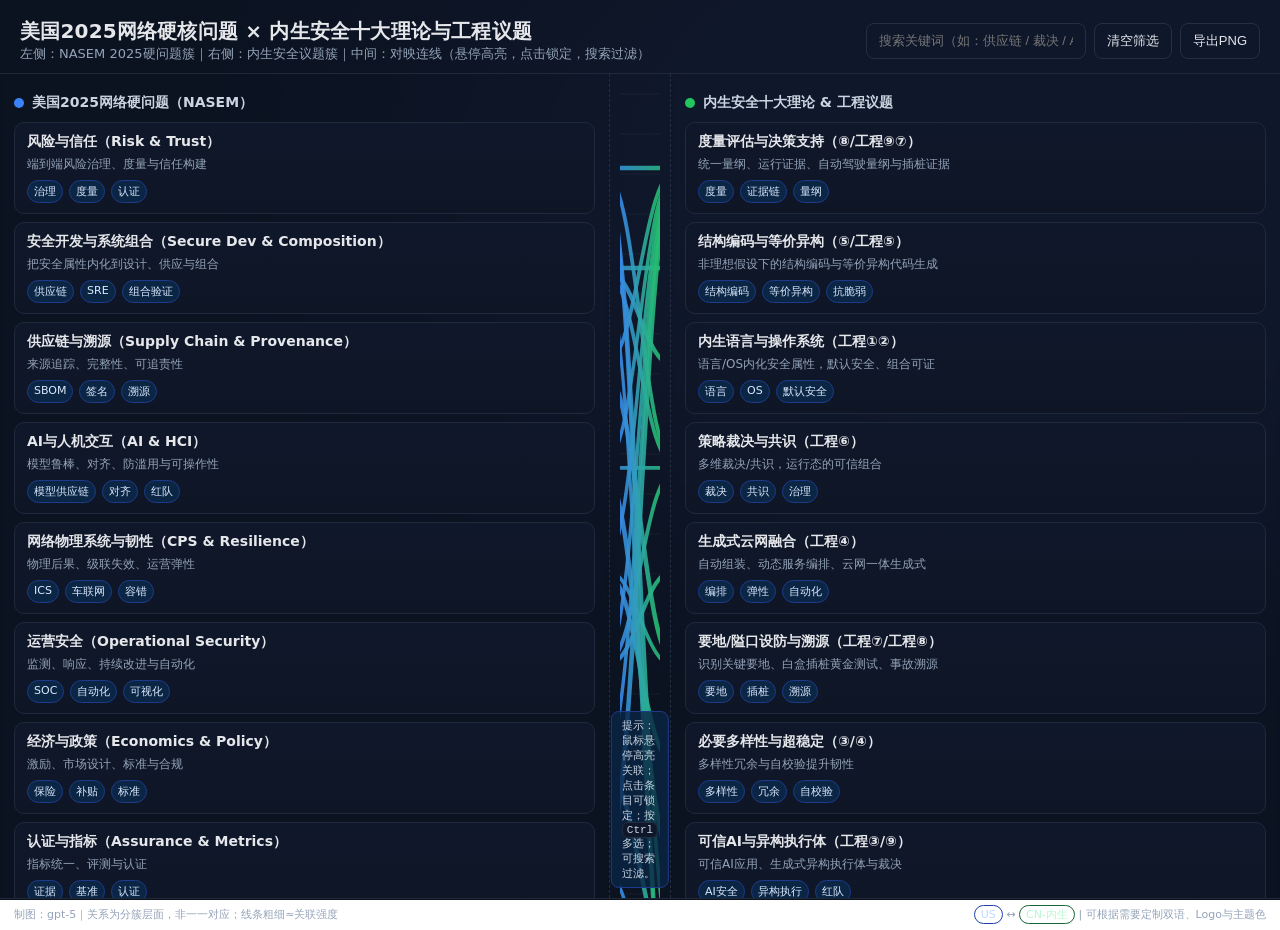
==== index.html @ f57d29c2 "Add files via upload" ====
<!DOCTYPE html>
<html lang="zh-CN">
<head>
  <meta charset="utf-8" />
  <meta name="viewport" content="width=device-width, initial-scale=1" />
  <title>美国2025网络硬核问题 × 内生安全十大议题 — 左右对映交互图</title>
  <style>
    :root{
      --bg:#0b1220;
      --panel:#0f172a;
      --card:#111827;
      --muted:#94a3b8;
      --line:#334155;
      --us:#3b82f6;
      --cn:#22c55e;
      --accent:#eab308;
      --text:#e5e7eb;
      --text-weak:#cbd5e1;
      --hover:#1f2937;
      --chip:#0b2545;
    }
    *{box-sizing:border-box}
    html,body{height:100%}
    body{
      margin:0;
      font-family: Inter, system-ui, -apple-system, Segoe UI, Roboto, "Helvetica Neue", Arial;
      background: radial-gradient(1200px 800px at 80% 20%, #0f172a 30%, #0b1220 70%) fixed;
      color:var(--text);
    }
    .wrap{
      display:flex; flex-direction:column; height:100%;
    }
    header{
      padding:18px 20px 10px;
      border-bottom:1px solid #1f2937;
      display:flex; align-items:center; gap:16px; flex-wrap:wrap;
    }
    .title{font-weight:700; font-size:20px; letter-spacing:0.2px;}
    .subtitle{color:var(--muted); font-size:13px}
    .toolbar{
      margin-left:auto; display:flex; gap:8px; flex-wrap:wrap;
    }
    .btn, .input{
      background:#0f172a; color:var(--text); border:1px solid #243042;
      border-radius:8px; padding:8px 12px; font-size:13px;
    }
    .btn:hover{background:#142036}
    .input{min-width:220px}
    .layout{
      display:grid; grid-template-columns: 1fr 40px 1fr; gap:10px;
      height:calc(100% - 76px);
    }
    .panel{
      padding:14px; overflow:auto; backdrop-filter: blur(2px);
    }
    .panel.left{ border-right:1px dashed #243042;}
    .panel.right{ border-left:1px dashed #243042;}
    .panel h2{
      margin:6px 0 10px; font-size:14px; font-weight:700; color:var(--text-weak);
      display:flex; align-items:center; gap:8px;
    }
    .legend{
      display:flex; gap:10px; align-items:center; flex-wrap:wrap; margin-bottom:8px;
    }
    .dot{width:10px;height:10px;border-radius:50%;}
    .dot.us{background:var(--us)}
    .dot.cn{background:var(--cn)}
    .list{
      display:grid; gap:8px;
    }
    .item{
      background:linear-gradient(180deg, #0f172a 0%, #0e1626 100%);
      border:1px solid #1f2a3d; border-radius:10px; padding:10px 12px;
      cursor:pointer; position:relative;
      transition:transform .12s ease, box-shadow .12s ease, border-color .12s ease;
    }
    .item:hover{ transform: translateY(-1px); border-color:#2a3f58; box-shadow:0 6px 16px rgba(0,0,0,0.25);}
    .item.locked{ border-color:var(--accent); box-shadow:0 0 0 1px var(--accent) inset;}
    .item h3{ margin:0 0 6px; font-size:14px; line-height:1.2;}
    .item p{ margin:0; color:var(--muted); font-size:12px; line-height:1.35;}
    .chips{ margin-top:8px; display:flex; gap:6px; flex-wrap:wrap;}
    .chip{
      font-size:11px; color:#dbeafe; background:#0b2545; border:1px solid #1e3a8a;
      padding:3px 6px; border-radius:999px;
    }
    .center{
      display:flex; align-items:center; justify-content:center;
      position:relative;
    }
    /* Canvas container */
    #canvasBox{
      width:100%; height:100%; position:relative;
    }
    canvas{ width:100%; height:100%; display:block; }
    .hint{
      position:absolute; bottom:10px; left:50%; transform:translateX(-50%);
      background:#0b2545cc; color:#cbd5e1; font-size:11px; padding:6px 10px; border-radius:8px;
      border:1px solid #1e3a8a;
    }
    .tooltip{
      position:fixed; pointer-events:none; background:#0b2545; color:#e5e7eb;
      border:1px solid #1e3a8a; border-radius:8px; padding:8px 10px; font-size:12px;
      max-width:320px; z-index:20; display:none;
    }
    .pill{ padding:2px 6px; border-radius:999px; font-size:11px; border:1px solid #22344e; color:#cbd5e1;}
    .pill.us{ border-color:#1e40af; color:#bfdbfe}
    .pill.cn{ border-color:#166534; color:#bbf7d0}
    .footer{
      padding:8px 14px; color:#94a3b8; font-size:11px; border-top:1px solid #1f2937;
      display:flex; justify-content:space-between; align-items:center;
    }
    .kbd{ font-family: ui-monospace, SFMono-Regular, Menlo, Consolas, monospace;
      background:#0f172a; border:1px solid #243042; padding:1px 4px; border-radius:6px; font-size:11px; color:#cbd5e1;}
    @media (max-width: 1100px){
      .layout{ grid-template-columns: 1fr; }
      .panel.left, .panel.right{ border:none }
      .center{ height:320px; }
    }
  </style>
</head>
<body>
  <div class="wrap">
    <header>
      <div>
        <div class="title">美国2025网络硬核问题 × 内生安全十大理论与工程议题</div>
        <div class="subtitle">左侧：NASEM 2025硬问题簇｜右侧：内生安全议题簇｜中间：对映连线（悬停高亮，点击锁定，搜索过滤）</div>
      </div>
      <div class="toolbar">
        <input id="search" class="input" placeholder="搜索关键词（如：供应链 / 裁决 / AI / 溯源）" />
        <button id="clear" class="btn">清空筛选</button>
        <button id="export" class="btn">导出PNG</button>
      </div>
    </header>

    <div class="layout">
      <aside class="panel left">
        <h2><span class="dot us"></span> 美国2025网络硬问题（NASEM）</h2>
        <div id="leftList" class="list"></div>
      </aside>

      <section class="center">
        <div id="canvasBox">
          <canvas id="lines"></canvas>
          <div class="hint">提示：鼠标悬停高亮关联；点击条目可锁定；按 <span class="kbd">Ctrl</span> 多选；可搜索过滤。</div>
        </div>
      </section>

      <aside class="panel right">
        <h2><span class="dot cn"></span> 内生安全十大理论 & 工程议题</h2>
        <div id="rightList" class="list"></div>
      </aside>
    </div>

    <div class="footer">
      <div>制图：gpt-5｜关系为分簇层面，非一一对应；线条粗细≈关联强度</div>
      <div><span class="pill us">US</span> ↔ <span class="pill cn">CN-内生</span> | 可根据需要定制双语、Logo与主题色</div>
    </div>
  </div>

  <div id="tooltip" class="tooltip"></div>

  <script>
    // 数据定义：左侧美国NASEM 2025硬问题簇
    const LEFT = [
      { id:'A', name:'风险与信任（Risk & Trust）', desc:'端到端风险治理、度量与信任构建', chips:['治理','度量','认证'] },
      { id:'B', name:'安全开发与系统组合（Secure Dev & Composition）', desc:'把安全属性内化到设计、供应与组合', chips:['供应链','SRE','组合验证'] },
      { id:'C', name:'供应链与溯源（Supply Chain & Provenance）', desc:'来源追踪、完整性、可追责性', chips:['SBOM','签名','溯源'] },
      { id:'D', name:'AI与人机交互（AI & HCI）', desc:'模型鲁棒、对齐、防滥用与可操作性', chips:['模型供应链','对齐','红队'] },
      { id:'E', name:'网络物理系统与韧性（CPS & Resilience）', desc:'物理后果、级联失效、运营弹性', chips:['ICS','车联网','容错'] },
      { id:'F', name:'运营安全（Operational Security）', desc:'监测、响应、持续改进与自动化', chips:['SOC','自动化','可视化'] },
      { id:'G', name:'经济与政策（Economics & Policy）', desc:'激励、市场设计、标准与合规', chips:['保险','补贴','标准'] },
      { id:'H', name:'认证与指标（Assurance & Metrics）', desc:'指标统一、评测与认证', chips:['证据','基准','认证'] },
    ];

    // 右侧：内生安全十大理论&工程（合并为簇）
    const RIGHT = [
      { id:'R1', name:'度量评估与决策支持（⑧/工程⑨⑦）', desc:'统一量纲、运行证据、自动驾驶量纲与插桩证据', chips:['度量','证据链','量纲'] },
      { id:'R2', name:'结构编码与等价异构（⑤/工程⑤）', desc:'非理想假设下的结构编码与等价异构代码生成', chips:['结构编码','等价异构','抗脆弱'] },
      { id:'R3', name:'内生语言与操作系统（工程①②）', desc:'语言/OS内化安全属性，默认安全、组合可证', chips:['语言','OS','默认安全'] },
      { id:'R4', name:'策略裁决与共识（工程⑥）', desc:'多维裁决/共识，运行态的可信组合', chips:['裁决','共识','治理'] },
      { id:'R5', name:'生成式云网融合（工程④）', desc:'自动组装、动态服务编排、云网一体生成式', chips:['编排','弹性','自动化'] },
      { id:'R6', name:'要地/隘口设防与溯源（工程⑦/工程⑧）', desc:'识别关键要地、白盒插桩黄金测试、事故溯源', chips:['要地','插桩','溯源'] },
      { id:'R7', name:'必要多样性与超稳定（③/④）', desc:'多样性冗余与自校验提升韧性', chips:['多样性','冗余','自校验'] },
      { id:'R8', name:'可信AI与异构执行体（工程③/⑨）', desc:'可信AI应用、生成式异构执行体与裁决', chips:['AI安全','异构执行','红队'] },
      { id:'R9', name:'网络经济学与生态扩散（⑩/工程⑩）', desc:'成本-效益度量、激励与教学工具链', chips:['经济','激励','实践'] },
      { id:'R10', name:'信息论与完美安全边界（①④⑤）', desc:'相对完备、电磁空间完美安全、界与可达性', chips:['界','可达性','信息论'] },
    ];

    // 对映关系：left.id -> right.id 列表与强度（0.3~1）
    const LINKS = [
      { l:'A', r:'R1', w:0.9, note:'风险度量与证据主线' },
      { l:'A', r:'R4', w:0.6, note:'治理中的裁决/共识机制' },
      { l:'A', r:'R9', w:0.55, note:'经济激励与政策耦合' },

      { l:'B', r:'R2', w:0.8, note:'结构编码与等价异构保障组合' },
      { l:'B', r:'R3', w:0.75, note:'语言/OS默认安全' },
      { l:'B', r:'R4', w:0.6, note:'运行态裁决' },

      { l:'C', r:'R6', w:0.85, note:'要地/插桩/溯源提供证据链' },
      { l:'C', r:'R1', w:0.6, note:'溯源数据进入度量体系' },

      { l:'D', r:'R8', w:0.85, note:'可信AI与异构执行体' },
      { l:'D', r:'R4', w:0.55, note:'AI系统裁决与人因' },
      { l:'D', r:'R1', w:0.5, note:'AI指标与评测' },

      { l:'E', r:'R7', w:0.75, note:'多样性/冗余/超稳定' },
      { l:'E', r:'R6', w:0.55, note:'要地/隘口在CPS' },
      { l:'E', r:'R1', w:0.5, note:'韧性量纲与证据' },

      { l:'F', r:'R5', w:0.7, note:'运营自动化与云网融合' },
      { l:'F', r:'R4', w:0.6, note:'运行裁决与策略' },
      { l:'F', r:'R1', w:0.5, note:'运维指标' },

      { l:'G', r:'R9', w:0.8, note:'经济激励与生态扩散' },
      { l:'G', r:'R1', w:0.5, note:'成本-效益度量' },

      { l:'H', r:'R1', w:0.85, note:'认证与指标对齐' },
      { l:'H', r:'R10', w:0.5, note:'理论边界支撑认证' },

      // 额外跨域联系（可选）
      { l:'A', r:'R10', w:0.45, note:'风险边界与可达性' },
      { l:'B', r:'R10', w:0.4, note:'设计边界与证明' },
    ];

    // 渲染列表项
    const leftList = document.getElementById('leftList');
    const rightList = document.getElementById('rightList');
    const tooltip = document.getElementById('tooltip');
    const searchInput = document.getElementById('search');
    const clearBtn = document.getElementById('clear');
    const exportBtn = document.getElementById('export');
    const canvas = document.getElementById('lines');
    const ctx = canvas.getContext('2d');
    const box = document.getElementById('canvasBox');

    let lElems = new Map(), rElems = new Map();
    let locked = new Set(); // 锁定节点ID（可多选）
    let filterText = '';

    function makeItem(data, side){
      const div = document.createElement('div');
      div.className = 'item';
      div.dataset.id = data.id;
      div.dataset.side = side;
      div.innerHTML = `
        <h3>${data.name}</h3>
        <p>${data.desc}</p>
        <div class="chips">${data.chips.map(c=>`<span class="chip">${c}</span>`).join('')}</div>
      `;
      // 悬停
      div.addEventListener('mouseenter', ()=>{ if(!locked.size){ highlight([data.id]); } showTipFor(data, side); });
      div.addEventListener('mouseleave', ()=>{ if(!locked.size){ highlight([]); } hideTip(); });

      // 点击锁定/多选
      div.addEventListener('click', (e)=>{
        const multi = e.ctrlKey || e.metaKey || e.shiftKey;
        if(!multi) locked.clear();
        if(locked.has(data.id)){ locked.delete(data.id); div.classList.remove('locked'); }
        else { locked.add(data.id); div.classList.add('locked'); }
        highlight([...locked]);
      });
      return div;
    }

    function renderLists(){
      leftList.innerHTML = '';
      rightList.innerHTML = '';
      lElems.clear(); rElems.clear();
      const ft = filterText.trim().toLowerCase();

      const match = (obj)=> {
        if(!ft) return true;
        const t = (obj.name + ' ' + obj.desc + ' ' + obj.chips.join(' ')).toLowerCase();
        return t.includes(ft);
      };

      LEFT.filter(match).forEach(d=>{
        const el = makeItem(d,'L'); leftList.appendChild(el); lElems.set(d.id, el);
      });
      RIGHT.filter(match).forEach(d=>{
        const el = makeItem(d,'R'); rightList.appendChild(el); rElems.set(d.id, el);
      });
      resizeCanvas();
      drawLinks();
    }

    function getRect(el){
      const r = el.getBoundingClientRect();
      return { x:r.left + r.width, y:r.top + r.height/2, left:r.left, right:r.right, width:r.width, height:r.height, midY:r.top + r.height/2 };
    }

    function resizeCanvas(){
      const rect = box.getBoundingClientRect();
      const dpr = window.devicePixelRatio || 1;
      canvas.width = Math.floor(rect.width * dpr);
      canvas.height = Math.floor(rect.height * dpr);
      canvas.style.width = rect.width + 'px';
      canvas.style.height = rect.height + 'px';
      ctx.setTransform(dpr,0,0,dpr,0,0);
    }

    function getAnchors(){
      // 计算每个可见item在画布内的锚点坐标
      const b = box.getBoundingClientRect();
      const anchorsL = [], anchorsR = [];
      lElems.forEach((el,id)=>{
        const r = el.getBoundingClientRect();
        anchorsL.push({ id, x: r.right - b.left + 6, y: r.top - b.top + r.height/2 });
      });
      rElems.forEach((el,id)=>{
        const r = el.getBoundingClientRect();
        anchorsR.push({ id, x: r.left - b.left - 6, y: r.top - b.top + r.height/2 });
      });
      return { anchorsL, anchorsR };
    }

    function drawLinks(highlightIds = []){
      const { anchorsL, anchorsR } = getAnchors();
      const mapL = Object.fromEntries(anchorsL.map(a=>[a.id,a]));
      const mapR = Object.fromEntries(anchorsR.map(a=>[a.id,a]));
      ctx.clearRect(0,0,canvas.width,canvas.height);

      // 背景网格（轻）
      const h = canvas.height, w = canvas.width;
      ctx.save();
      ctx.globalAlpha = 0.08;
      ctx.strokeStyle = '#94a3b8';
      ctx.lineWidth = 1;
      for(let y=20;y<h;y+=40){ ctx.beginPath(); ctx.moveTo(0,y); ctx.lineTo(w,y); ctx.stroke(); }
      ctx.restore();

      // 绘制连接
      const isActive = (lId, rId)=>{
        if(!highlightIds.length) return true;
        return highlightIds.includes(lId) || highlightIds.includes(rId);
      };

      LINKS.forEach(link=>{
        const L = mapL[link.l], R = mapR[link.r];
        if(!L || !R) return;
        const active = isActive(link.l, link.r);
        const w = active ? (2 + link.w*3) : 1.2;
        ctx.lineWidth = w;
        ctx.strokeStyle = active ? gradientStroke(L, R) : 'rgba(148,163,184,0.35)';
        ctx.globalAlpha = active ? 0.95 : 0.5;

        const midX = (L.x + R.x)/2;
        ctx.beginPath();
        ctx.moveTo(L.x, L.y);
        ctx.bezierCurveTo(midX, L.y, midX, R.y, R.x, R.y);
        ctx.stroke();

        // 小端点
        if(active){
          ctx.fillStyle = '#3b82f6'; ctx.beginPath(); ctx.arc(L.x, L.y, 2.2, 0, Math.PI*2); ctx.fill();
          ctx.fillStyle = '#22c55e'; ctx.beginPath(); ctx.arc(R.x, R.y, 2.2, 0, Math.PI*2); ctx.fill();
        }
      });
    }

    function gradientStroke(L, R){
      const g = ctx.createLinearGradient(L.x, L.y, R.x, R.y);
      g.addColorStop(0, 'rgba(59,130,246,0.95)'); // US
      g.addColorStop(1, 'rgba(34,197,94,0.95)'); // CN
      return g;
    }

    function highlight(ids){
      drawLinks(ids);
      // 面板项视觉提示
      lElems.forEach((el,id)=> el.style.opacity = (!ids.length || ids.includes(id)) ? '1' : '0.45');
      rElems.forEach((el,id)=> el.style.opacity = (!ids.length || ids.includes(id)) ? '1' : '0.45');
    }

    function showTipFor(data, side){
      const tips = [];
      if(side==='L'){
        LINKS.filter(x=>x.l===data.id).forEach(x=>{
          const r = RIGHT.find(r=>r.id===x.r);
          if(r) tips.push(`→ ${r.name}（强度：${x.w.toFixed(2)}）｜${x.note}`);
        });
      }else{
        LINKS.filter(x=>x.r===data.id).forEach(x=>{
          const l = LEFT.find(l=>l.id===x.l);
          if(l) tips.push(`← ${l.name}（强度：${x.w.toFixed(2)}）｜${x.note}`);
        });
      }
      tooltip.innerHTML = `
        <div style="margin-bottom:4px;font-weight:700">${side==='L'?'NASEM':'内生安全'}：${data.name}</div>
        <div style="margin-bottom:6px;color:#cbd5e1">${data.desc}</div>
        <div>${tips.length?tips.join('<br>'):'暂无可见映射（可能被过滤）'}</div>
      `;
      tooltip.style.display='block';
    }
    function hideTip(){ tooltip.style.display='none'; }
    document.addEventListener('mousemove', (e)=>{
      tooltip.style.left = (e.clientX + 14) + 'px';
      tooltip.style.top = (e.clientY + 14) + 'px';
    });

    // 搜索与清空
    searchInput.addEventListener('input', ()=>{
      filterText = searchInput.value;
      locked.clear();
      document.querySelectorAll('.item.locked').forEach(el=>el.classList.remove('locked'));
      renderLists();
    });
    clearBtn.addEventListener('click', ()=>{
      searchInput.value=''; filterText=''; locked.clear();
      document.querySelectorAll('.item.locked').forEach(el=>el.classList.remove('locked'));
      renderLists();
    });

    // 导出PNG
    exportBtn.addEventListener('click', ()=>{
      // 将中间画布与两侧面板渲染到离屏canvas
      const scale = 2;
      const w = document.body.clientWidth;
      const h = document.body.clientHeight;
      const out = document.createElement('canvas');
      out.width = w * scale; out.height = h * scale;
      const octx = out.getContext('2d');
      octx.scale(scale, scale);

      // 背景
      octx.fillStyle = getComputedStyle(document.body).backgroundColor || '#0b1220';
      octx.fillRect(0,0,w,h);

      // 简化导出：绘制线条层 + 文本（条目）
      // 1) 线条
      const rect = box.getBoundingClientRect();
      octx.drawImage(canvas, rect.left, rect.top, rect.width, rect.height);

      // 2) 左右文字
      lElems.forEach((el)=>{
        const r = el.getBoundingClientRect();
        drawCard(octx, r.left, r.top, r.width, r.height, el, 'US');
      });
      rElems.forEach((el)=>{
        const r = el.getBoundingClientRect();
        drawCard(octx, r.left, r.top, r.width, r.height, el, 'CN');
      });

      const a = document.createElement('a');
      a.download = 'NASEM-x-InnateSecurity-Mapping.png';
      a.href = out.toDataURL('image/png');
      a.click();
    });

    function drawCard(ctx, x, y, w, h, el, side){
      // 背板
      ctx.fillStyle = 'rgba(15,23,42,0.9)';
      roundRect(ctx, x, y, w, h, 10, true, false);
      ctx.strokeStyle = side==='US' ? 'rgba(59,130,246,0.5)' : 'rgba(34,197,94,0.5)';
      ctx.lineWidth = 1; roundRect(ctx, x, y, w, h, 10, false, true);

      // 文本
      const title = el.querySelector('h3').textContent;
      const desc = el.querySelector('p').textContent;
      ctx.fillStyle = '#e5e7eb'; ctx.font = '700 14px Inter, Arial';
      ctx.fillText(title, x+12, y+20);
      ctx.fillStyle = '#94a3b8'; ctx.font = '12px Inter, Arial';
      wrapText(ctx, desc, x+12, y+38, w-24, 14);
    }
    function roundRect(ctx, x, y, w, h, r, fill, stroke) {
      if (w < 2 * r) r = w / 2;
      if (h < 2 * r) r = h / 2;
      ctx.beginPath();
      ctx.moveTo(x+r, y);
      ctx.arcTo(x+w, y, x+w, y+h, r);
      ctx.arcTo(x+w, y+h, x, y+h, r);
      ctx.arcTo(x, y+h, x, y, r);
      ctx.arcTo(x, y, x+w, y, r);
      if (fill) ctx.fill();
      if (stroke) ctx.stroke();
    }
    function wrapText(ctx, text, x, y, maxWidth, lineHeight) {
      const words = text.split('');
      let line = '';
      for (let n = 0; n < words.length; n++) {
        const testLine = line + words[n];
        const metrics = ctx.measureText(testLine);
        if (metrics.width > maxWidth && n > 0) {
          ctx.fillText(line, x, y);
          line = words[n];
          y += lineHeight;
        } else {
          line = testLine;
        }
      }
      ctx.fillText(line, x, y);
    }

    // 窗口变化时重绘
    window.addEventListener('resize', ()=>{ resizeCanvas(); drawLinks([...locked]); });

    // 初次渲染
    renderLists(); resizeCanvas(); drawLinks();

    // 点击空白处取消锁定
    document.addEventListener('click', (e)=>{
      const isItem = e.target.closest && e.target.closest('.item');
      if(!isItem && !(e.target.closest && e.target.closest('.toolbar'))){
        locked.clear();
        document.querySelectorAll('.item.locked').forEach(el=>el.classList.remove('locked'));
        highlight([]);
      }
    });
  </script>
</body>
</html>
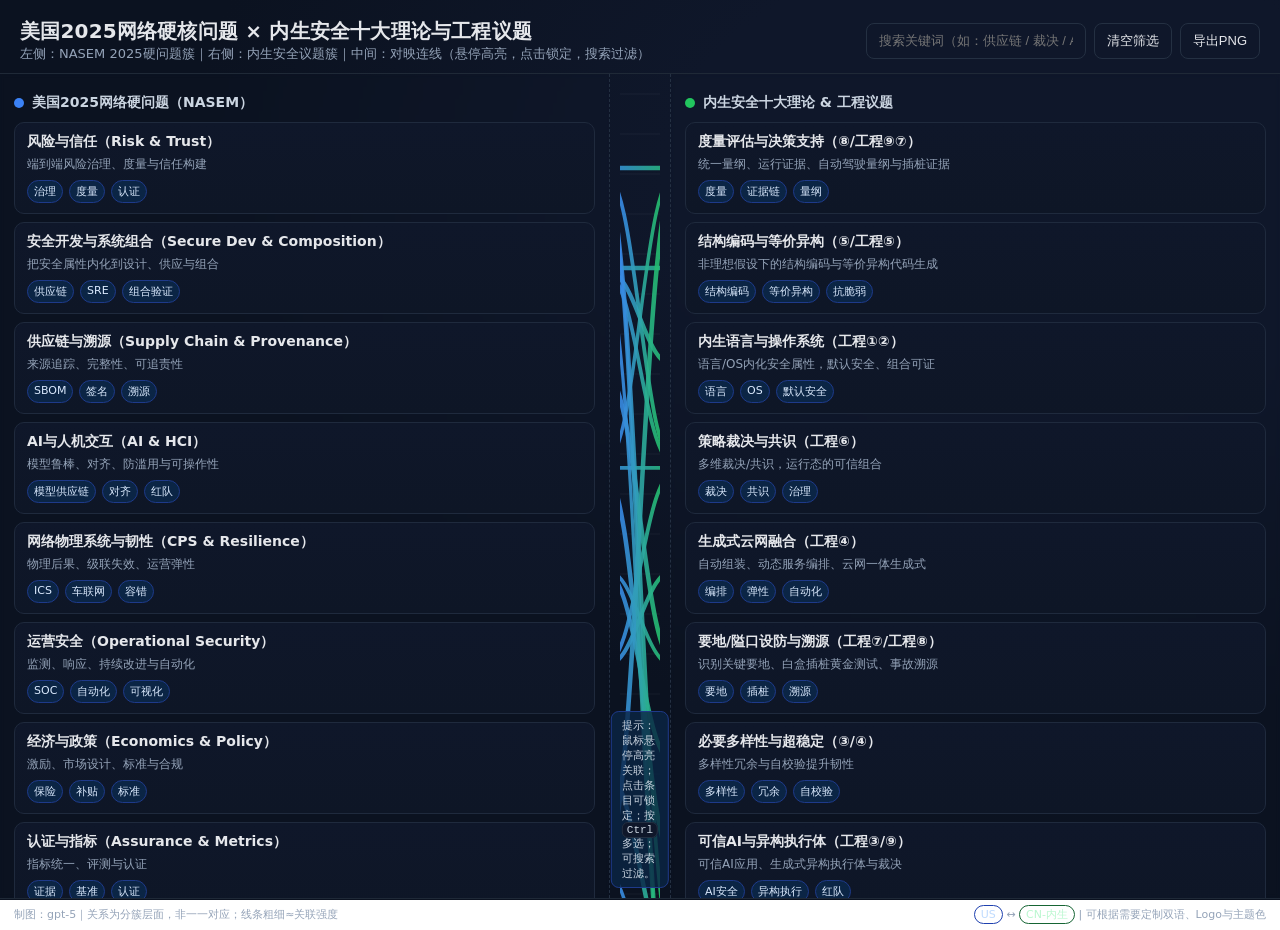
==== commit 52392b52: "Update index.html" ====
--- a/index.html
+++ b/index.html
@@ -197,7 +197,7 @@
       { l:'B', r:'R4', w:0.6, note:'运行态裁决' },
 
       { l:'C', r:'R6', w:0.85, note:'要地/插桩/溯源提供证据链' },
-      { l:'C', r:'R1', w:0.6, note:'溯源数据进入度量体系' },
+      
 
       { l:'D', r:'R8', w:0.85, note:'可信AI与异构执行体' },
       { l:'D', r:'R4', w:0.55, note:'AI系统裁决与人因' },
@@ -205,14 +205,14 @@
 
       { l:'E', r:'R7', w:0.75, note:'多样性/冗余/超稳定' },
       { l:'E', r:'R6', w:0.55, note:'要地/隘口在CPS' },
-      { l:'E', r:'R1', w:0.5, note:'韧性量纲与证据' },
+      
 
       { l:'F', r:'R5', w:0.7, note:'运营自动化与云网融合' },
       { l:'F', r:'R4', w:0.6, note:'运行裁决与策略' },
-      { l:'F', r:'R1', w:0.5, note:'运维指标' },
+      
 
       { l:'G', r:'R9', w:0.8, note:'经济激励与生态扩散' },
-      { l:'G', r:'R1', w:0.5, note:'成本-效益度量' },
+      
 
       { l:'H', r:'R1', w:0.85, note:'认证与指标对齐' },
       { l:'H', r:'R10', w:0.5, note:'理论边界支撑认证' },
@@ -508,4 +508,4 @@
     });
   </script>
 </body>
-</html>+</html>
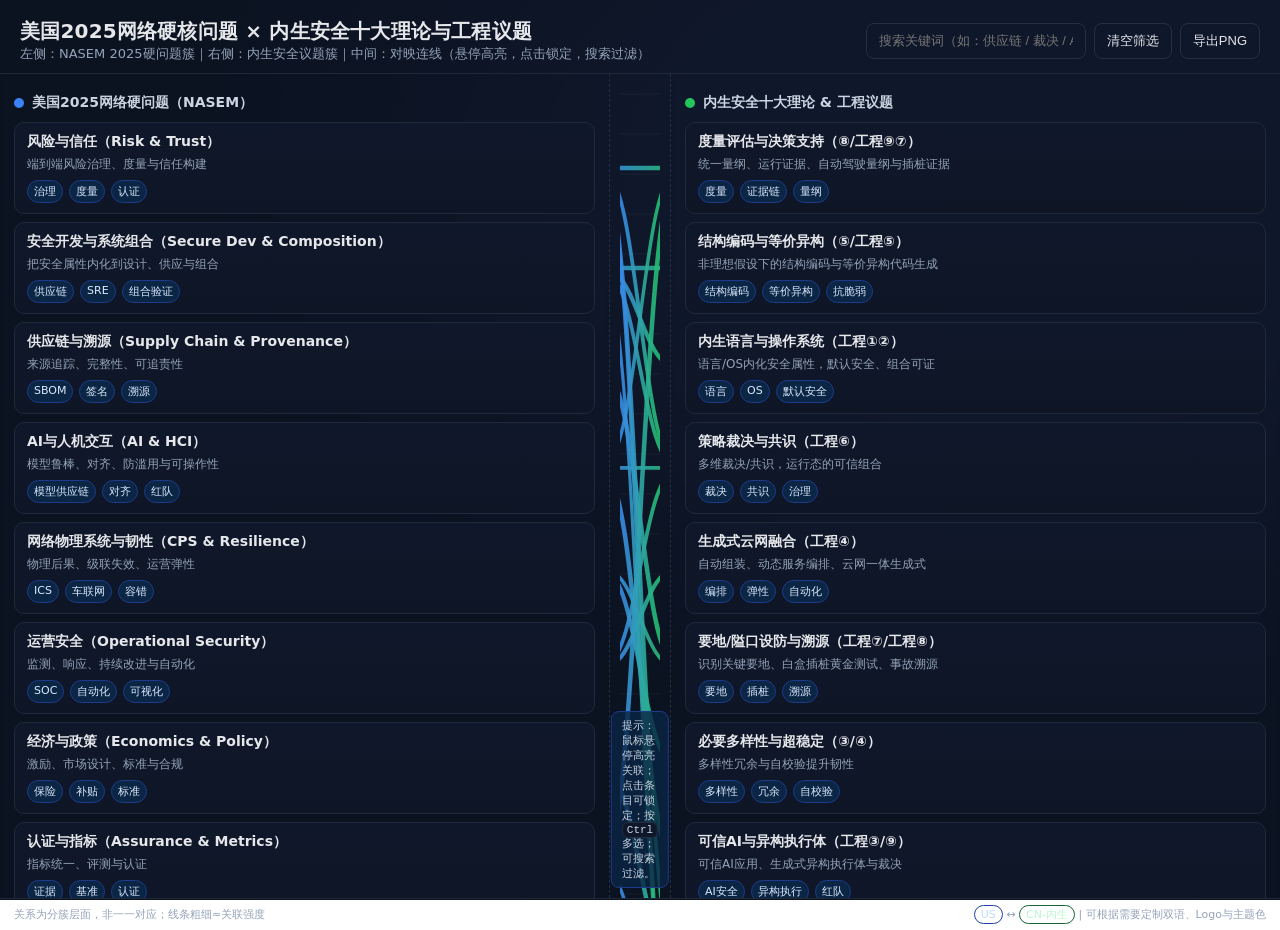
==== commit 27bcac2d: "Remove unnecessary text from footer" ====
--- a/index.html
+++ b/index.html
@@ -152,7 +152,7 @@
     </div>
 
     <div class="footer">
-      <div>制图：gpt-5｜关系为分簇层面，非一一对应；线条粗细≈关联强度</div>
+      <div>关系为分簇层面，非一一对应；线条粗细≈关联强度</div>
       <div><span class="pill us">US</span> ↔ <span class="pill cn">CN-内生</span> | 可根据需要定制双语、Logo与主题色</div>
     </div>
   </div>
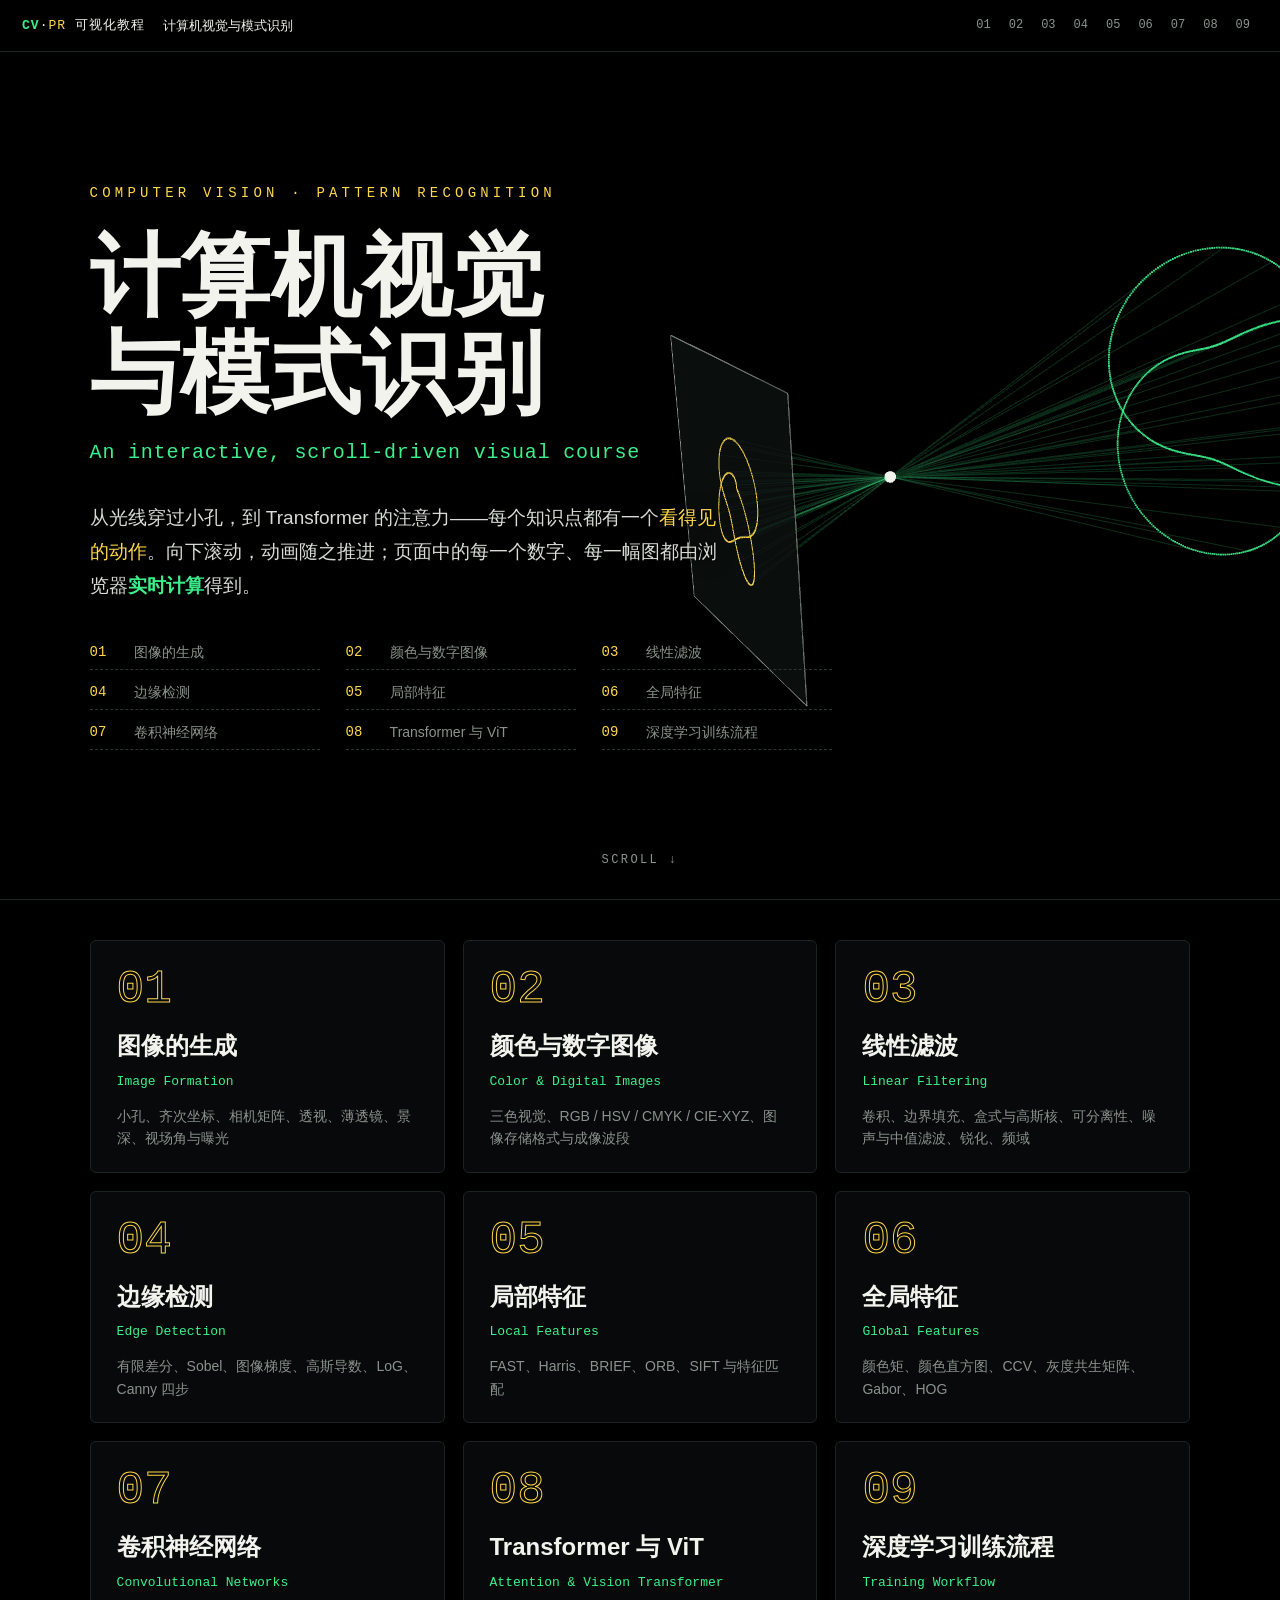
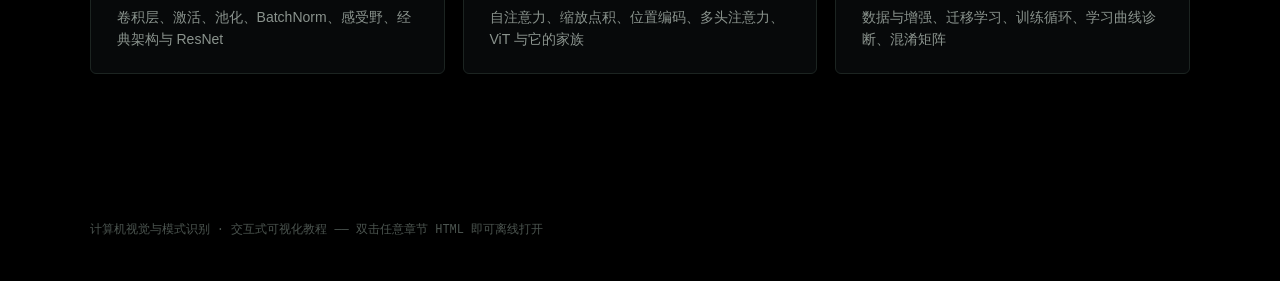
==== commit 7f3240df: "feat: 用计算机视觉与模式识别可视化教程替换站点首页 - 新增 9 章交互式可视化教程（index.html + ch1..ch9.html + assets/） - 旧的内生安全页面移动到 le" ====
--- a/index.html
+++ b/index.html
@@ -1,511 +1,10 @@
-<!DOCTYPE html>
-<html lang="zh-CN">
-<head>
-  <meta charset="utf-8" />
-  <meta name="viewport" content="width=device-width, initial-scale=1" />
-  <title>美国2025网络硬核问题 × 内生安全十大议题 — 左右对映交互图</title>
-  <style>
-    :root{
-      --bg:#0b1220;
-      --panel:#0f172a;
-      --card:#111827;
-      --muted:#94a3b8;
-      --line:#334155;
-      --us:#3b82f6;
-      --cn:#22c55e;
-      --accent:#eab308;
-      --text:#e5e7eb;
-      --text-weak:#cbd5e1;
-      --hover:#1f2937;
-      --chip:#0b2545;
-    }
-    *{box-sizing:border-box}
-    html,body{height:100%}
-    body{
-      margin:0;
-      font-family: Inter, system-ui, -apple-system, Segoe UI, Roboto, "Helvetica Neue", Arial;
-      background: radial-gradient(1200px 800px at 80% 20%, #0f172a 30%, #0b1220 70%) fixed;
-      color:var(--text);
-    }
-    .wrap{
-      display:flex; flex-direction:column; height:100%;
-    }
-    header{
-      padding:18px 20px 10px;
-      border-bottom:1px solid #1f2937;
-      display:flex; align-items:center; gap:16px; flex-wrap:wrap;
-    }
-    .title{font-weight:700; font-size:20px; letter-spacing:0.2px;}
-    .subtitle{color:var(--muted); font-size:13px}
-    .toolbar{
-      margin-left:auto; display:flex; gap:8px; flex-wrap:wrap;
-    }
-    .btn, .input{
-      background:#0f172a; color:var(--text); border:1px solid #243042;
-      border-radius:8px; padding:8px 12px; font-size:13px;
-    }
-    .btn:hover{background:#142036}
-    .input{min-width:220px}
-    .layout{
-      display:grid; grid-template-columns: 1fr 40px 1fr; gap:10px;
-      height:calc(100% - 76px);
-    }
-    .panel{
-      padding:14px; overflow:auto; backdrop-filter: blur(2px);
-    }
-    .panel.left{ border-right:1px dashed #243042;}
-    .panel.right{ border-left:1px dashed #243042;}
-    .panel h2{
-      margin:6px 0 10px; font-size:14px; font-weight:700; color:var(--text-weak);
-      display:flex; align-items:center; gap:8px;
-    }
-    .legend{
-      display:flex; gap:10px; align-items:center; flex-wrap:wrap; margin-bottom:8px;
-    }
-    .dot{width:10px;height:10px;border-radius:50%;}
-    .dot.us{background:var(--us)}
-    .dot.cn{background:var(--cn)}
-    .list{
-      display:grid; gap:8px;
-    }
-    .item{
-      background:linear-gradient(180deg, #0f172a 0%, #0e1626 100%);
-      border:1px solid #1f2a3d; border-radius:10px; padding:10px 12px;
-      cursor:pointer; position:relative;
-      transition:transform .12s ease, box-shadow .12s ease, border-color .12s ease;
-    }
-    .item:hover{ transform: translateY(-1px); border-color:#2a3f58; box-shadow:0 6px 16px rgba(0,0,0,0.25);}
-    .item.locked{ border-color:var(--accent); box-shadow:0 0 0 1px var(--accent) inset;}
-    .item h3{ margin:0 0 6px; font-size:14px; line-height:1.2;}
-    .item p{ margin:0; color:var(--muted); font-size:12px; line-height:1.35;}
-    .chips{ margin-top:8px; display:flex; gap:6px; flex-wrap:wrap;}
-    .chip{
-      font-size:11px; color:#dbeafe; background:#0b2545; border:1px solid #1e3a8a;
-      padding:3px 6px; border-radius:999px;
-    }
-    .center{
-      display:flex; align-items:center; justify-content:center;
-      position:relative;
-    }
-    /* Canvas container */
-    #canvasBox{
-      width:100%; height:100%; position:relative;
-    }
-    canvas{ width:100%; height:100%; display:block; }
-    .hint{
-      position:absolute; bottom:10px; left:50%; transform:translateX(-50%);
-      background:#0b2545cc; color:#cbd5e1; font-size:11px; padding:6px 10px; border-radius:8px;
-      border:1px solid #1e3a8a;
-    }
-    .tooltip{
-      position:fixed; pointer-events:none; background:#0b2545; color:#e5e7eb;
-      border:1px solid #1e3a8a; border-radius:8px; padding:8px 10px; font-size:12px;
-      max-width:320px; z-index:20; display:none;
-    }
-    .pill{ padding:2px 6px; border-radius:999px; font-size:11px; border:1px solid #22344e; color:#cbd5e1;}
-    .pill.us{ border-color:#1e40af; color:#bfdbfe}
-    .pill.cn{ border-color:#166534; color:#bbf7d0}
-    .footer{
-      padding:8px 14px; color:#94a3b8; font-size:11px; border-top:1px solid #1f2937;
-      display:flex; justify-content:space-between; align-items:center;
-    }
-    .kbd{ font-family: ui-monospace, SFMono-Regular, Menlo, Consolas, monospace;
-      background:#0f172a; border:1px solid #243042; padding:1px 4px; border-radius:6px; font-size:11px; color:#cbd5e1;}
-    @media (max-width: 1100px){
-      .layout{ grid-template-columns: 1fr; }
-      .panel.left, .panel.right{ border:none }
-      .center{ height:320px; }
-    }
-  </style>
-</head>
-<body>
-  <div class="wrap">
-    <header>
-      <div>
-        <div class="title">美国2025网络硬核问题 × 内生安全十大理论与工程议题</div>
-        <div class="subtitle">左侧：NASEM 2025硬问题簇｜右侧：内生安全议题簇｜中间：对映连线（悬停高亮，点击锁定，搜索过滤）</div>
-      </div>
-      <div class="toolbar">
-        <input id="search" class="input" placeholder="搜索关键词（如：供应链 / 裁决 / AI / 溯源）" />
-        <button id="clear" class="btn">清空筛选</button>
-        <button id="export" class="btn">导出PNG</button>
-      </div>
-    </header>
-
-    <div class="layout">
-      <aside class="panel left">
-        <h2><span class="dot us"></span> 美国2025网络硬问题（NASEM）</h2>
-        <div id="leftList" class="list"></div>
-      </aside>
-
-      <section class="center">
-        <div id="canvasBox">
-          <canvas id="lines"></canvas>
-          <div class="hint">提示：鼠标悬停高亮关联；点击条目可锁定；按 <span class="kbd">Ctrl</span> 多选；可搜索过滤。</div>
-        </div>
-      </section>
-
-      <aside class="panel right">
-        <h2><span class="dot cn"></span> 内生安全十大理论 & 工程议题</h2>
-        <div id="rightList" class="list"></div>
-      </aside>
-    </div>
-
-    <div class="footer">
-      <div>关系为分簇层面，非一一对应；线条粗细≈关联强度</div>
-      <div><span class="pill us">US</span> ↔ <span class="pill cn">CN-内生</span> | 可根据需要定制双语、Logo与主题色</div>
-    </div>
-  </div>
-
-  <div id="tooltip" class="tooltip"></div>
-
-  <script>
-    // 数据定义：左侧美国NASEM 2025硬问题簇
-    const LEFT = [
-      { id:'A', name:'风险与信任（Risk & Trust）', desc:'端到端风险治理、度量与信任构建', chips:['治理','度量','认证'] },
-      { id:'B', name:'安全开发与系统组合（Secure Dev & Composition）', desc:'把安全属性内化到设计、供应与组合', chips:['供应链','SRE','组合验证'] },
-      { id:'C', name:'供应链与溯源（Supply Chain & Provenance）', desc:'来源追踪、完整性、可追责性', chips:['SBOM','签名','溯源'] },
-      { id:'D', name:'AI与人机交互（AI & HCI）', desc:'模型鲁棒、对齐、防滥用与可操作性', chips:['模型供应链','对齐','红队'] },
-      { id:'E', name:'网络物理系统与韧性（CPS & Resilience）', desc:'物理后果、级联失效、运营弹性', chips:['ICS','车联网','容错'] },
-      { id:'F', name:'运营安全（Operational Security）', desc:'监测、响应、持续改进与自动化', chips:['SOC','自动化','可视化'] },
-      { id:'G', name:'经济与政策（Economics & Policy）', desc:'激励、市场设计、标准与合规', chips:['保险','补贴','标准'] },
-      { id:'H', name:'认证与指标（Assurance & Metrics）', desc:'指标统一、评测与认证', chips:['证据','基准','认证'] },
-    ];
-
-    // 右侧：内生安全十大理论&工程（合并为簇）
-    const RIGHT = [
-      { id:'R1', name:'度量评估与决策支持（⑧/工程⑨⑦）', desc:'统一量纲、运行证据、自动驾驶量纲与插桩证据', chips:['度量','证据链','量纲'] },
-      { id:'R2', name:'结构编码与等价异构（⑤/工程⑤）', desc:'非理想假设下的结构编码与等价异构代码生成', chips:['结构编码','等价异构','抗脆弱'] },
-      { id:'R3', name:'内生语言与操作系统（工程①②）', desc:'语言/OS内化安全属性，默认安全、组合可证', chips:['语言','OS','默认安全'] },
-      { id:'R4', name:'策略裁决与共识（工程⑥）', desc:'多维裁决/共识，运行态的可信组合', chips:['裁决','共识','治理'] },
-      { id:'R5', name:'生成式云网融合（工程④）', desc:'自动组装、动态服务编排、云网一体生成式', chips:['编排','弹性','自动化'] },
-      { id:'R6', name:'要地/隘口设防与溯源（工程⑦/工程⑧）', desc:'识别关键要地、白盒插桩黄金测试、事故溯源', chips:['要地','插桩','溯源'] },
-      { id:'R7', name:'必要多样性与超稳定（③/④）', desc:'多样性冗余与自校验提升韧性', chips:['多样性','冗余','自校验'] },
-      { id:'R8', name:'可信AI与异构执行体（工程③/⑨）', desc:'可信AI应用、生成式异构执行体与裁决', chips:['AI安全','异构执行','红队'] },
-      { id:'R9', name:'网络经济学与生态扩散（⑩/工程⑩）', desc:'成本-效益度量、激励与教学工具链', chips:['经济','激励','实践'] },
-      { id:'R10', name:'信息论与完美安全边界（①④⑤）', desc:'相对完备、电磁空间完美安全、界与可达性', chips:['界','可达性','信息论'] },
-    ];
-
-    // 对映关系：left.id -> right.id 列表与强度（0.3~1）
-    const LINKS = [
-      { l:'A', r:'R1', w:0.9, note:'风险度量与证据主线' },
-      { l:'A', r:'R4', w:0.6, note:'治理中的裁决/共识机制' },
-      { l:'A', r:'R9', w:0.55, note:'经济激励与政策耦合' },
-
-      { l:'B', r:'R2', w:0.8, note:'结构编码与等价异构保障组合' },
-      { l:'B', r:'R3', w:0.75, note:'语言/OS默认安全' },
-      { l:'B', r:'R4', w:0.6, note:'运行态裁决' },
-
-      { l:'C', r:'R6', w:0.85, note:'要地/插桩/溯源提供证据链' },
-      
-
-      { l:'D', r:'R8', w:0.85, note:'可信AI与异构执行体' },
-      { l:'D', r:'R4', w:0.55, note:'AI系统裁决与人因' },
-      { l:'D', r:'R1', w:0.5, note:'AI指标与评测' },
-
-      { l:'E', r:'R7', w:0.75, note:'多样性/冗余/超稳定' },
-      { l:'E', r:'R6', w:0.55, note:'要地/隘口在CPS' },
-      
-
-      { l:'F', r:'R5', w:0.7, note:'运营自动化与云网融合' },
-      { l:'F', r:'R4', w:0.6, note:'运行裁决与策略' },
-      
-
-      { l:'G', r:'R9', w:0.8, note:'经济激励与生态扩散' },
-      
-
-      { l:'H', r:'R1', w:0.85, note:'认证与指标对齐' },
-      { l:'H', r:'R10', w:0.5, note:'理论边界支撑认证' },
-
-      // 额外跨域联系（可选）
-      { l:'A', r:'R10', w:0.45, note:'风险边界与可达性' },
-      { l:'B', r:'R10', w:0.4, note:'设计边界与证明' },
-    ];
-
-    // 渲染列表项
-    const leftList = document.getElementById('leftList');
-    const rightList = document.getElementById('rightList');
-    const tooltip = document.getElementById('tooltip');
-    const searchInput = document.getElementById('search');
-    const clearBtn = document.getElementById('clear');
-    const exportBtn = document.getElementById('export');
-    const canvas = document.getElementById('lines');
-    const ctx = canvas.getContext('2d');
-    const box = document.getElementById('canvasBox');
-
-    let lElems = new Map(), rElems = new Map();
-    let locked = new Set(); // 锁定节点ID（可多选）
-    let filterText = '';
-
-    function makeItem(data, side){
-      const div = document.createElement('div');
-      div.className = 'item';
-      div.dataset.id = data.id;
-      div.dataset.side = side;
-      div.innerHTML = `
-        <h3>${data.name}</h3>
-        <p>${data.desc}</p>
-        <div class="chips">${data.chips.map(c=>`<span class="chip">${c}</span>`).join('')}</div>
-      `;
-      // 悬停
-      div.addEventListener('mouseenter', ()=>{ if(!locked.size){ highlight([data.id]); } showTipFor(data, side); });
-      div.addEventListener('mouseleave', ()=>{ if(!locked.size){ highlight([]); } hideTip(); });
-
-      // 点击锁定/多选
-      div.addEventListener('click', (e)=>{
-        const multi = e.ctrlKey || e.metaKey || e.shiftKey;
-        if(!multi) locked.clear();
-        if(locked.has(data.id)){ locked.delete(data.id); div.classList.remove('locked'); }
-        else { locked.add(data.id); div.classList.add('locked'); }
-        highlight([...locked]);
-      });
-      return div;
-    }
-
-    function renderLists(){
-      leftList.innerHTML = '';
-      rightList.innerHTML = '';
-      lElems.clear(); rElems.clear();
-      const ft = filterText.trim().toLowerCase();
-
-      const match = (obj)=> {
-        if(!ft) return true;
-        const t = (obj.name + ' ' + obj.desc + ' ' + obj.chips.join(' ')).toLowerCase();
-        return t.includes(ft);
-      };
-
-      LEFT.filter(match).forEach(d=>{
-        const el = makeItem(d,'L'); leftList.appendChild(el); lElems.set(d.id, el);
-      });
-      RIGHT.filter(match).forEach(d=>{
-        const el = makeItem(d,'R'); rightList.appendChild(el); rElems.set(d.id, el);
-      });
-      resizeCanvas();
-      drawLinks();
-    }
-
-    function getRect(el){
-      const r = el.getBoundingClientRect();
-      return { x:r.left + r.width, y:r.top + r.height/2, left:r.left, right:r.right, width:r.width, height:r.height, midY:r.top + r.height/2 };
-    }
-
-    function resizeCanvas(){
-      const rect = box.getBoundingClientRect();
-      const dpr = window.devicePixelRatio || 1;
-      canvas.width = Math.floor(rect.width * dpr);
-      canvas.height = Math.floor(rect.height * dpr);
-      canvas.style.width = rect.width + 'px';
-      canvas.style.height = rect.height + 'px';
-      ctx.setTransform(dpr,0,0,dpr,0,0);
-    }
-
-    function getAnchors(){
-      // 计算每个可见item在画布内的锚点坐标
-      const b = box.getBoundingClientRect();
-      const anchorsL = [], anchorsR = [];
-      lElems.forEach((el,id)=>{
-        const r = el.getBoundingClientRect();
-        anchorsL.push({ id, x: r.right - b.left + 6, y: r.top - b.top + r.height/2 });
-      });
-      rElems.forEach((el,id)=>{
-        const r = el.getBoundingClientRect();
-        anchorsR.push({ id, x: r.left - b.left - 6, y: r.top - b.top + r.height/2 });
-      });
-      return { anchorsL, anchorsR };
-    }
-
-    function drawLinks(highlightIds = []){
-      const { anchorsL, anchorsR } = getAnchors();
-      const mapL = Object.fromEntries(anchorsL.map(a=>[a.id,a]));
-      const mapR = Object.fromEntries(anchorsR.map(a=>[a.id,a]));
-      ctx.clearRect(0,0,canvas.width,canvas.height);
-
-      // 背景网格（轻）
-      const h = canvas.height, w = canvas.width;
-      ctx.save();
-      ctx.globalAlpha = 0.08;
-      ctx.strokeStyle = '#94a3b8';
-      ctx.lineWidth = 1;
-      for(let y=20;y<h;y+=40){ ctx.beginPath(); ctx.moveTo(0,y); ctx.lineTo(w,y); ctx.stroke(); }
-      ctx.restore();
-
-      // 绘制连接
-      const isActive = (lId, rId)=>{
-        if(!highlightIds.length) return true;
-        return highlightIds.includes(lId) || highlightIds.includes(rId);
-      };
-
-      LINKS.forEach(link=>{
-        const L = mapL[link.l], R = mapR[link.r];
-        if(!L || !R) return;
-        const active = isActive(link.l, link.r);
-        const w = active ? (2 + link.w*3) : 1.2;
-        ctx.lineWidth = w;
-        ctx.strokeStyle = active ? gradientStroke(L, R) : 'rgba(148,163,184,0.35)';
-        ctx.globalAlpha = active ? 0.95 : 0.5;
-
-        const midX = (L.x + R.x)/2;
-        ctx.beginPath();
-        ctx.moveTo(L.x, L.y);
-        ctx.bezierCurveTo(midX, L.y, midX, R.y, R.x, R.y);
-        ctx.stroke();
-
-        // 小端点
-        if(active){
-          ctx.fillStyle = '#3b82f6'; ctx.beginPath(); ctx.arc(L.x, L.y, 2.2, 0, Math.PI*2); ctx.fill();
-          ctx.fillStyle = '#22c55e'; ctx.beginPath(); ctx.arc(R.x, R.y, 2.2, 0, Math.PI*2); ctx.fill();
-        }
-      });
-    }
-
-    function gradientStroke(L, R){
-      const g = ctx.createLinearGradient(L.x, L.y, R.x, R.y);
-      g.addColorStop(0, 'rgba(59,130,246,0.95)'); // US
-      g.addColorStop(1, 'rgba(34,197,94,0.95)'); // CN
-      return g;
-    }
-
-    function highlight(ids){
-      drawLinks(ids);
-      // 面板项视觉提示
-      lElems.forEach((el,id)=> el.style.opacity = (!ids.length || ids.includes(id)) ? '1' : '0.45');
-      rElems.forEach((el,id)=> el.style.opacity = (!ids.length || ids.includes(id)) ? '1' : '0.45');
-    }
-
-    function showTipFor(data, side){
-      const tips = [];
-      if(side==='L'){
-        LINKS.filter(x=>x.l===data.id).forEach(x=>{
-          const r = RIGHT.find(r=>r.id===x.r);
-          if(r) tips.push(`→ ${r.name}（强度：${x.w.toFixed(2)}）｜${x.note}`);
-        });
-      }else{
-        LINKS.filter(x=>x.r===data.id).forEach(x=>{
-          const l = LEFT.find(l=>l.id===x.l);
-          if(l) tips.push(`← ${l.name}（强度：${x.w.toFixed(2)}）｜${x.note}`);
-        });
-      }
-      tooltip.innerHTML = `
-        <div style="margin-bottom:4px;font-weight:700">${side==='L'?'NASEM':'内生安全'}：${data.name}</div>
-        <div style="margin-bottom:6px;color:#cbd5e1">${data.desc}</div>
-        <div>${tips.length?tips.join('<br>'):'暂无可见映射（可能被过滤）'}</div>
-      `;
-      tooltip.style.display='block';
-    }
-    function hideTip(){ tooltip.style.display='none'; }
-    document.addEventListener('mousemove', (e)=>{
-      tooltip.style.left = (e.clientX + 14) + 'px';
-      tooltip.style.top = (e.clientY + 14) + 'px';
-    });
-
-    // 搜索与清空
-    searchInput.addEventListener('input', ()=>{
-      filterText = searchInput.value;
-      locked.clear();
-      document.querySelectorAll('.item.locked').forEach(el=>el.classList.remove('locked'));
-      renderLists();
-    });
-    clearBtn.addEventListener('click', ()=>{
-      searchInput.value=''; filterText=''; locked.clear();
-      document.querySelectorAll('.item.locked').forEach(el=>el.classList.remove('locked'));
-      renderLists();
-    });
-
-    // 导出PNG
-    exportBtn.addEventListener('click', ()=>{
-      // 将中间画布与两侧面板渲染到离屏canvas
-      const scale = 2;
-      const w = document.body.clientWidth;
-      const h = document.body.clientHeight;
-      const out = document.createElement('canvas');
-      out.width = w * scale; out.height = h * scale;
-      const octx = out.getContext('2d');
-      octx.scale(scale, scale);
-
-      // 背景
-      octx.fillStyle = getComputedStyle(document.body).backgroundColor || '#0b1220';
-      octx.fillRect(0,0,w,h);
-
-      // 简化导出：绘制线条层 + 文本（条目）
-      // 1) 线条
-      const rect = box.getBoundingClientRect();
-      octx.drawImage(canvas, rect.left, rect.top, rect.width, rect.height);
-
-      // 2) 左右文字
-      lElems.forEach((el)=>{
-        const r = el.getBoundingClientRect();
-        drawCard(octx, r.left, r.top, r.width, r.height, el, 'US');
-      });
-      rElems.forEach((el)=>{
-        const r = el.getBoundingClientRect();
-        drawCard(octx, r.left, r.top, r.width, r.height, el, 'CN');
-      });
-
-      const a = document.createElement('a');
-      a.download = 'NASEM-x-InnateSecurity-Mapping.png';
-      a.href = out.toDataURL('image/png');
-      a.click();
-    });
-
-    function drawCard(ctx, x, y, w, h, el, side){
-      // 背板
-      ctx.fillStyle = 'rgba(15,23,42,0.9)';
-      roundRect(ctx, x, y, w, h, 10, true, false);
-      ctx.strokeStyle = side==='US' ? 'rgba(59,130,246,0.5)' : 'rgba(34,197,94,0.5)';
-      ctx.lineWidth = 1; roundRect(ctx, x, y, w, h, 10, false, true);
-
-      // 文本
-      const title = el.querySelector('h3').textContent;
-      const desc = el.querySelector('p').textContent;
-      ctx.fillStyle = '#e5e7eb'; ctx.font = '700 14px Inter, Arial';
-      ctx.fillText(title, x+12, y+20);
-      ctx.fillStyle = '#94a3b8'; ctx.font = '12px Inter, Arial';
-      wrapText(ctx, desc, x+12, y+38, w-24, 14);
-    }
-    function roundRect(ctx, x, y, w, h, r, fill, stroke) {
-      if (w < 2 * r) r = w / 2;
-      if (h < 2 * r) r = h / 2;
-      ctx.beginPath();
-      ctx.moveTo(x+r, y);
-      ctx.arcTo(x+w, y, x+w, y+h, r);
-      ctx.arcTo(x+w, y+h, x, y+h, r);
-      ctx.arcTo(x, y+h, x, y, r);
-      ctx.arcTo(x, y, x+w, y, r);
-      if (fill) ctx.fill();
-      if (stroke) ctx.stroke();
-    }
-    function wrapText(ctx, text, x, y, maxWidth, lineHeight) {
-      const words = text.split('');
-      let line = '';
-      for (let n = 0; n < words.length; n++) {
-        const testLine = line + words[n];
-        const metrics = ctx.measureText(testLine);
-        if (metrics.width > maxWidth && n > 0) {
-          ctx.fillText(line, x, y);
-          line = words[n];
-          y += lineHeight;
-        } else {
-          line = testLine;
-        }
-      }
-      ctx.fillText(line, x, y);
-    }
-
-    // 窗口变化时重绘
-    window.addEventListener('resize', ()=>{ resizeCanvas(); drawLinks([...locked]); });
-
-    // 初次渲染
-    renderLists(); resizeCanvas(); drawLinks();
-
-    // 点击空白处取消锁定
-    document.addEventListener('click', (e)=>{
-      const isItem = e.target.closest && e.target.closest('.item');
-      if(!isItem && !(e.target.closest && e.target.closest('.toolbar'))){
-        locked.clear();
-        document.querySelectorAll('.item.locked').forEach(el=>el.classList.remove('locked'));
-        highlight([]);
-      }
-    });
-  </script>
-</body>
-</html>
+<!doctype html>
+<html lang="zh-CN"><head><meta charset="utf-8">
+<meta name="viewport" content="width=device-width,initial-scale=1">
+<title>首页 · 计算机视觉与模式识别 · 可视化教程</title>
+<link rel="stylesheet" href="assets/site.css">
+</head><body>
+<div id="app"></div>
+<noscript>本网站需要启用 JavaScript。</noscript>
+<script src="assets/index.js"></script>
+</body></html>
--- a/assets/site.css
+++ b/assets/site.css
@@ -0,0 +1 @@
+@font-face{font-display:block;font-family:KaTeX_AMS;font-style:normal;font-weight:400;src:url("./fonts/KaTeX_AMS-Regular.woff2") format("woff2"),url("./fonts/KaTeX_AMS-Regular.woff") format("woff"),url("./fonts/KaTeX_AMS-Regular.ttf") format("truetype")}@font-face{font-display:block;font-family:KaTeX_Caligraphic;font-style:normal;font-weight:700;src:url("./fonts/KaTeX_Caligraphic-Bold.woff2") format("woff2"),url("./fonts/KaTeX_Caligraphic-Bold.woff") format("woff"),url("./fonts/KaTeX_Caligraphic-Bold.ttf") format("truetype")}@font-face{font-display:block;font-family:KaTeX_Caligraphic;font-style:normal;font-weight:400;src:url("./fonts/KaTeX_Caligraphic-Regular.woff2") format("woff2"),url("./fonts/KaTeX_Caligraphic-Regular.woff") format("woff"),url("./fonts/KaTeX_Caligraphic-Regular.ttf") format("truetype")}@font-face{font-display:block;font-family:KaTeX_Fraktur;font-style:normal;font-weight:700;src:url("./fonts/KaTeX_Fraktur-Bold.woff2") format("woff2"),url("./fonts/KaTeX_Fraktur-Bold.woff") format("woff"),url("./fonts/KaTeX_Fraktur-Bold.ttf") format("truetype")}@font-face{font-display:block;font-family:KaTeX_Fraktur;font-style:normal;font-weight:400;src:url("./fonts/KaTeX_Fraktur-Regular.woff2") format("woff2"),url("./fonts/KaTeX_Fraktur-Regular.woff") format("woff"),url("./fonts/KaTeX_Fraktur-Regular.ttf") format("truetype")}@font-face{font-display:block;font-family:KaTeX_Main;font-style:normal;font-weight:700;src:url("./fonts/KaTeX_Main-Bold.woff2") format("woff2"),url("./fonts/KaTeX_Main-Bold.woff") format("woff"),url("./fonts/KaTeX_Main-Bold.ttf") format("truetype")}@font-face{font-display:block;font-family:KaTeX_Main;font-style:italic;font-weight:700;src:url("./fonts/KaTeX_Main-BoldItalic.woff2") format("woff2"),url("./fonts/KaTeX_Main-BoldItalic.woff") format("woff"),url("./fonts/KaTeX_Main-BoldItalic.ttf") format("truetype")}@font-face{font-display:block;font-family:KaTeX_Main;font-style:italic;font-weight:400;src:url("./fonts/KaTeX_Main-Italic.woff2") format("woff2"),url("./fonts/KaTeX_Main-Italic.woff") format("woff"),url("./fonts/KaTeX_Main-Italic.ttf") format("truetype")}@font-face{font-display:block;font-family:KaTeX_Main;font-style:normal;font-weight:400;src:url("./fonts/KaTeX_Main-Regular.woff2") format("woff2"),url("./fonts/KaTeX_Main-Regular.woff") format("woff"),url("./fonts/KaTeX_Main-Regular.ttf") format("truetype")}@font-face{font-display:block;font-family:KaTeX_Math;font-style:italic;font-weight:700;src:url("./fonts/KaTeX_Math-BoldItalic.woff2") format("woff2"),url("./fonts/KaTeX_Math-BoldItalic.woff") format("woff"),url("./fonts/KaTeX_Math-BoldItalic.ttf") format("truetype")}@font-face{font-display:block;font-family:KaTeX_Math;font-style:italic;font-weight:400;src:url("./fonts/KaTeX_Math-Italic.woff2") format("woff2"),url("./fonts/KaTeX_Math-Italic.woff") format("woff"),url("./fonts/KaTeX_Math-Italic.ttf") format("truetype")}@font-face{font-display:block;font-family:KaTeX_SansSerif;font-style:normal;font-weight:700;src:url("./fonts/KaTeX_SansSerif-Bold.woff2") format("woff2"),url("./fonts/KaTeX_SansSerif-Bold.woff") format("woff"),url("./fonts/KaTeX_SansSerif-Bold.ttf") format("truetype")}@font-face{font-display:block;font-family:KaTeX_SansSerif;font-style:italic;font-weight:400;src:url("./fonts/KaTeX_SansSerif-Italic.woff2") format("woff2"),url("./fonts/KaTeX_SansSerif-Italic.woff") format("woff"),url("./fonts/KaTeX_SansSerif-Italic.ttf") format("truetype")}@font-face{font-display:block;font-family:KaTeX_SansSerif;font-style:normal;font-weight:400;src:url("./fonts/KaTeX_SansSerif-Regular.woff2") format("woff2"),url("./fonts/KaTeX_SansSerif-Regular.woff") format("woff"),url("./fonts/KaTeX_SansSerif-Regular.ttf") format("truetype")}@font-face{font-display:block;font-family:KaTeX_Script;font-style:normal;font-weight:400;src:url("./fonts/KaTeX_Script-Regular.woff2") format("woff2"),url("./fonts/KaTeX_Script-Regular.woff") format("woff"),url("./fonts/KaTeX_Script-Regular.ttf") format("truetype")}@font-face{font-display:block;font-family:KaTeX_Size1;font-style:normal;font-weight:400;src:url("./fonts/KaTeX_Size1-Regular.woff2") format("woff2"),url("./fonts/KaTeX_Size1-Regular.woff") format("woff"),url("./fonts/KaTeX_Size1-Regular.ttf") format("truetype")}@font-face{font-display:block;font-family:KaTeX_Size2;font-style:normal;font-weight:400;src:url("./fonts/KaTeX_Size2-Regular.woff2") format("woff2"),url("./fonts/KaTeX_Size2-Regular.woff") format("woff"),url("./fonts/KaTeX_Size2-Regular.ttf") format("truetype")}@font-face{font-display:block;font-family:KaTeX_Size3;font-style:normal;font-weight:400;src:url("./fonts/KaTeX_Size3-Regular.woff2") format("woff2"),url("./fonts/KaTeX_Size3-Regular.woff") format("woff"),url("./fonts/KaTeX_Size3-Regular.ttf") format("truetype")}@font-face{font-display:block;font-family:KaTeX_Size4;font-style:normal;font-weight:400;src:url("./fonts/KaTeX_Size4-Regular.woff2") format("woff2"),url("./fonts/KaTeX_Size4-Regular.woff") format("woff"),url("./fonts/KaTeX_Size4-Regular.ttf") format("truetype")}@font-face{font-display:block;font-family:KaTeX_Typewriter;font-style:normal;font-weight:400;src:url("./fonts/KaTeX_Typewriter-Regular.woff2") format("woff2"),url("./fonts/KaTeX_Typewriter-Regular.woff") format("woff"),url("./fonts/KaTeX_Typewriter-Regular.ttf") format("truetype")}.katex{font: 1.21em KaTeX_Main,math,Times New Roman,serif;line-height:1.2;position:relative;text-indent:0;text-rendering:auto}.katex *{-ms-high-contrast-adjust:none!important;border-color:currentColor}.katex .katex-version:after{content:"0.19.1"}.katex .katex-mathml{border:0;-webkit-clip-path:inset(50%);clip-path:inset(50%);height:1px;overflow:hidden;padding:0;position:absolute;width:1px}.katex .katex-html>.katex-newline{display:block}.katex .katex-base{position:relative;white-space:nowrap;width:-webkit-min-content;width:-moz-min-content;width:min-content}.katex .katex-base,.katex .katex-strut{display:inline-block}.katex .textbf{font-weight:700}.katex .textit{font-style:italic}.katex .textrm{font-family:KaTeX_Main}.katex .textsf{font-family:KaTeX_SansSerif}.katex .texttt{font-family:KaTeX_Typewriter}.katex .mathnormal{font-family:KaTeX_Math;font-style:italic}.katex .mathit{font-family:KaTeX_Main;font-style:italic}.katex .mathrm{font-style:normal}.katex .mathbf{font-family:KaTeX_Main;font-weight:700}.katex .boldsymbol{font-family:KaTeX_Math;font-style:italic;font-weight:700}.katex .amsrm,.katex .mathbb,.katex .textbb{font-family:KaTeX_AMS}.katex .mathcal{font-family:KaTeX_Caligraphic}.katex .mathfrak,.katex .textfrak{font-family:KaTeX_Fraktur}.katex .mathboldfrak,.katex .textboldfrak{font-family:KaTeX_Fraktur;font-weight:700}.katex .mathtt{font-family:KaTeX_Typewriter}.katex .mathscr,.katex .textscr{font-family:KaTeX_Script}.katex .mathsf,.katex .textsf{font-family:KaTeX_SansSerif}.katex .mathboldsf,.katex .textboldsf{font-family:KaTeX_SansSerif;font-weight:700}.katex .mathitsf,.katex .mathsfit,.katex .textitsf{font-family:KaTeX_SansSerif;font-style:italic}.katex .mainrm{font-family:KaTeX_Main;font-style:normal}.katex .vlist-t{border-collapse:collapse;display:inline-table;table-layout:fixed}.katex .vlist-r{display:table-row}.katex .vlist{display:table-cell;position:relative;vertical-align:bottom}.katex .vlist>span{display:block;height:0;position:relative}.katex .vlist>span>span{display:inline-block}.katex .vlist>span>.pstrut{overflow:hidden;width:0}.katex .vlist-t2{margin-right:-2px}.katex .vlist-s{display:table-cell;font-size:1px;min-width:2px;vertical-align:bottom;width:2px}.katex .katex-vbox{align-items:baseline;display:inline-flex;flex-direction:column}.katex .katex-thinbox{display:inline-flex;flex-direction:row;max-width:0;width:0}.katex .msupsub{text-align:left}.katex .mfrac>span>span{text-align:center}.katex .mfrac .frac-line{border-bottom-style:solid;display:inline-block;width:100%}.katex .katex-hdashline,.katex .katex-hline,.katex .katex-overline .overline-line,.katex .katex-rule,.katex .katex-underline .underline-line,.katex .mfrac .frac-line{min-height:1px}.katex .mspace{display:inline-block}.katex .katex-smash{display:inline;line-height:0}.katex .clap,.katex .llap,.katex .rlap{position:relative;width:0}.katex .clap>.katex-inner,.katex .llap>.katex-inner,.katex .rlap>.katex-inner{position:absolute}.katex .clap>.katex-fix,.katex .llap>.katex-fix,.katex .rlap>.katex-fix{display:inline-block}.katex .llap>.katex-inner{right:0}.katex .clap>.katex-inner,.katex .rlap>.katex-inner{left:0}.katex .clap>.katex-inner>span{margin-left:-50%;margin-right:50%}.katex .katex-rule{border:0 solid;display:inline-block;position:relative}.katex .katex-hline,.katex .katex-overline .overline-line,.katex .katex-underline .underline-line{border-bottom-style:solid;display:inline-block;width:100%}.katex .katex-hdashline{border-bottom-style:dashed;display:inline-block;width:100%}.katex .sqrt>.katex-root{margin-left:.2777777778em;margin-right:-.5555555556em}.katex .fontsize-ensurer.reset-size1.size1,.katex .katex-sizing.reset-size1.size1{font-size:1em}.katex .fontsize-ensurer.reset-size1.size2,.katex .katex-sizing.reset-size1.size2{font-size:1.2em}.katex .fontsize-ensurer.reset-size1.size3,.katex .katex-sizing.reset-size1.size3{font-size:1.4em}.katex .fontsize-ensurer.reset-size1.size4,.katex .katex-sizing.reset-size1.size4{font-size:1.6em}.katex .fontsize-ensurer.reset-size1.size5,.katex .katex-sizing.reset-size1.size5{font-size:1.8em}.katex .fontsize-ensurer.reset-size1.size6,.katex .katex-sizing.reset-size1.size6{font-size:2em}.katex .fontsize-ensurer.reset-size1.size7,.katex .katex-sizing.reset-size1.size7{font-size:2.4em}.katex .fontsize-ensurer.reset-size1.size8,.katex .katex-sizing.reset-size1.size8{font-size:2.88em}.katex .fontsize-ensurer.reset-size1.size9,.katex .katex-sizing.reset-size1.size9{font-size:3.456em}.katex .fontsize-ensurer.reset-size1.size10,.katex .katex-sizing.reset-size1.size10{font-size:4.148em}.katex .fontsize-ensurer.reset-size1.size11,.katex .katex-sizing.reset-size1.size11{font-size:4.976em}.katex .fontsize-ensurer.reset-size2.size1,.katex .katex-sizing.reset-size2.size1{font-size:.8333333333em}.katex .fontsize-ensurer.reset-size2.size2,.katex .katex-sizing.reset-size2.size2{font-size:1em}.katex .fontsize-ensurer.reset-size2.size3,.katex .katex-sizing.reset-size2.size3{font-size:1.1666666667em}.katex .fontsize-ensurer.reset-size2.size4,.katex .katex-sizing.reset-size2.size4{font-size:1.3333333333em}.katex .fontsize-ensurer.reset-size2.size5,.katex .katex-sizing.reset-size2.size5{font-size:1.5em}.katex .fontsize-ensurer.reset-size2.size6,.katex .katex-sizing.reset-size2.size6{font-size:1.6666666667em}.katex .fontsize-ensurer.reset-size2.size7,.katex .katex-sizing.reset-size2.size7{font-size:2em}.katex .fontsize-ensurer.reset-size2.size8,.katex .katex-sizing.reset-size2.size8{font-size:2.4em}.katex .fontsize-ensurer.reset-size2.size9,.katex .katex-sizing.reset-size2.size9{font-size:2.88em}.katex .fontsize-ensurer.reset-size2.size10,.katex .katex-sizing.reset-size2.size10{font-size:3.4566666667em}.katex .fontsize-ensurer.reset-size2.size11,.katex .katex-sizing.reset-size2.size11{font-size:4.1466666667em}.katex .fontsize-ensurer.reset-size3.size1,.katex .katex-sizing.reset-size3.size1{font-size:.7142857143em}.katex .fontsize-ensurer.reset-size3.size2,.katex .katex-sizing.reset-size3.size2{font-size:.8571428571em}.katex .fontsize-ensurer.reset-size3.size3,.katex .katex-sizing.reset-size3.size3{font-size:1em}.katex .fontsize-ensurer.reset-size3.size4,.katex .katex-sizing.reset-size3.size4{font-size:1.1428571429em}.katex .fontsize-ensurer.reset-size3.size5,.katex .katex-sizing.reset-size3.size5{font-size:1.2857142857em}.katex .fontsize-ensurer.reset-size3.size6,.katex .katex-sizing.reset-size3.size6{font-size:1.4285714286em}.katex .fontsize-ensurer.reset-size3.size7,.katex .katex-sizing.reset-size3.size7{font-size:1.7142857143em}.katex .fontsize-ensurer.reset-size3.size8,.katex .katex-sizing.reset-size3.size8{font-size:2.0571428571em}.katex .fontsize-ensurer.reset-size3.size9,.katex .katex-sizing.reset-size3.size9{font-size:2.4685714286em}.katex .fontsize-ensurer.reset-size3.size10,.katex .katex-sizing.reset-size3.size10{font-size:2.9628571429em}.katex .fontsize-ensurer.reset-size3.size11,.katex .katex-sizing.reset-size3.size11{font-size:3.5542857143em}.katex .fontsize-ensurer.reset-size4.size1,.katex .katex-sizing.reset-size4.size1{font-size:.625em}.katex .fontsize-ensurer.reset-size4.size2,.katex .katex-sizing.reset-size4.size2{font-size:.75em}.katex .fontsize-ensurer.reset-size4.size3,.katex .katex-sizing.reset-size4.size3{font-size:.875em}.katex .fontsize-ensurer.reset-size4.size4,.katex .katex-sizing.reset-size4.size4{font-size:1em}.katex .fontsize-ensurer.reset-size4.size5,.katex .katex-sizing.reset-size4.size5{font-size:1.125em}.katex .fontsize-ensurer.reset-size4.size6,.katex .katex-sizing.reset-size4.size6{font-size:1.25em}.katex .fontsize-ensurer.reset-size4.size7,.katex .katex-sizing.reset-size4.size7{font-size:1.5em}.katex .fontsize-ensurer.reset-size4.size8,.katex .katex-sizing.reset-size4.size8{font-size:1.8em}.katex .fontsize-ensurer.reset-size4.size9,.katex .katex-sizing.reset-size4.size9{font-size:2.16em}.katex .fontsize-ensurer.reset-size4.size10,.katex .katex-sizing.reset-size4.size10{font-size:2.5925em}.katex .fontsize-ensurer.reset-size4.size11,.katex .katex-sizing.reset-size4.size11{font-size:3.11em}.katex .fontsize-ensurer.reset-size5.size1,.katex .katex-sizing.reset-size5.size1{font-size:.5555555556em}.katex .fontsize-ensurer.reset-size5.size2,.katex .katex-sizing.reset-size5.size2{font-size:.6666666667em}.katex .fontsize-ensurer.reset-size5.size3,.katex .katex-sizing.reset-size5.size3{font-size:.7777777778em}.katex .fontsize-ensurer.reset-size5.size4,.katex .katex-sizing.reset-size5.size4{font-size:.8888888889em}.katex .fontsize-ensurer.reset-size5.size5,.katex .katex-sizing.reset-size5.size5{font-size:1em}.katex .fontsize-ensurer.reset-size5.size6,.katex .katex-sizing.reset-size5.size6{font-size:1.1111111111em}.katex .fontsize-ensurer.reset-size5.size7,.katex .katex-sizing.reset-size5.size7{font-size:1.3333333333em}.katex .fontsize-ensurer.reset-size5.size8,.katex .katex-sizing.reset-size5.size8{font-size:1.6em}.katex .fontsize-ensurer.reset-size5.size9,.katex .katex-sizing.reset-size5.size9{font-size:1.92em}.katex .fontsize-ensurer.reset-size5.size10,.katex .katex-sizing.reset-size5.size10{font-size:2.3044444444em}.katex .fontsize-ensurer.reset-size5.size11,.katex .katex-sizing.reset-size5.size11{font-size:2.7644444444em}.katex .fontsize-ensurer.reset-size6.size1,.katex .katex-sizing.reset-size6.size1{font-size:.5em}.katex .fontsize-ensurer.reset-size6.size2,.katex .katex-sizing.reset-size6.size2{font-size:.6em}.katex .fontsize-ensurer.reset-size6.size3,.katex .katex-sizing.reset-size6.size3{font-size:.7em}.katex .fontsize-ensurer.reset-size6.size4,.katex .katex-sizing.reset-size6.size4{font-size:.8em}.katex .fontsize-ensurer.reset-size6.size5,.katex .katex-sizing.reset-size6.size5{font-size:.9em}.katex .fontsize-ensurer.reset-size6.size6,.katex .katex-sizing.reset-size6.size6{font-size:1em}.katex .fontsize-ensurer.reset-size6.size7,.katex .katex-sizing.reset-size6.size7{font-size:1.2em}.katex .fontsize-ensurer.reset-size6.size8,.katex .katex-sizing.reset-size6.size8{font-size:1.44em}.katex .fontsize-ensurer.reset-size6.size9,.katex .katex-sizing.reset-size6.size9{font-size:1.728em}.katex .fontsize-ensurer.reset-size6.size10,.katex .katex-sizing.reset-size6.size10{font-size:2.074em}.katex .fontsize-ensurer.reset-size6.size11,.katex .katex-sizing.reset-size6.size11{font-size:2.488em}.katex .fontsize-ensurer.reset-size7.size1,.katex .katex-sizing.reset-size7.size1{font-size:.4166666667em}.katex .fontsize-ensurer.reset-size7.size2,.katex .katex-sizing.reset-size7.size2{font-size:.5em}.katex .fontsize-ensurer.reset-size7.size3,.katex .katex-sizing.reset-size7.size3{font-size:.5833333333em}.katex .fontsize-ensurer.reset-size7.size4,.katex .katex-sizing.reset-size7.size4{font-size:.6666666667em}.katex .fontsize-ensurer.reset-size7.size5,.katex .katex-sizing.reset-size7.size5{font-size:.75em}.katex .fontsize-ensurer.reset-size7.size6,.katex .katex-sizing.reset-size7.size6{font-size:.8333333333em}.katex .fontsize-ensurer.reset-size7.size7,.katex .katex-sizing.reset-size7.size7{font-size:1em}.katex .fontsize-ensurer.reset-size7.size8,.katex .katex-sizing.reset-size7.size8{font-size:1.2em}.katex .fontsize-ensurer.reset-size7.size9,.katex .katex-sizing.reset-size7.size9{font-size:1.44em}.katex .fontsize-ensurer.reset-size7.size10,.katex .katex-sizing.reset-size7.size10{font-size:1.7283333333em}.katex .fontsize-ensurer.reset-size7.size11,.katex .katex-sizing.reset-size7.size11{font-size:2.0733333333em}.katex .fontsize-ensurer.reset-size8.size1,.katex .katex-sizing.reset-size8.size1{font-size:.3472222222em}.katex .fontsize-ensurer.reset-size8.size2,.katex .katex-sizing.reset-size8.size2{font-size:.4166666667em}.katex .fontsize-ensurer.reset-size8.size3,.katex .katex-sizing.reset-size8.size3{font-size:.4861111111em}.katex .fontsize-ensurer.reset-size8.size4,.katex .katex-sizing.reset-size8.size4{font-size:.5555555556em}.katex .fontsize-ensurer.reset-size8.size5,.katex .katex-sizing.reset-size8.size5{font-size:.625em}.katex .fontsize-ensurer.reset-size8.size6,.katex .katex-sizing.reset-size8.size6{font-size:.6944444444em}.katex .fontsize-ensurer.reset-size8.size7,.katex .katex-sizing.reset-size8.size7{font-size:.8333333333em}.katex .fontsize-ensurer.reset-size8.size8,.katex .katex-sizing.reset-size8.size8{font-size:1em}.katex .fontsize-ensurer.reset-size8.size9,.katex .katex-sizing.reset-size8.size9{font-size:1.2em}.katex .fontsize-ensurer.reset-size8.size10,.katex .katex-sizing.reset-size8.size10{font-size:1.4402777778em}.katex .fontsize-ensurer.reset-size8.size11,.katex .katex-sizing.reset-size8.size11{font-size:1.7277777778em}.katex .fontsize-ensurer.reset-size9.size1,.katex .katex-sizing.reset-size9.size1{font-size:.2893518519em}.katex .fontsize-ensurer.reset-size9.size2,.katex .katex-sizing.reset-size9.size2{font-size:.3472222222em}.katex .fontsize-ensurer.reset-size9.size3,.katex .katex-sizing.reset-size9.size3{font-size:.4050925926em}.katex .fontsize-ensurer.reset-size9.size4,.katex .katex-sizing.reset-size9.size4{font-size:.462962963em}.katex .fontsize-ensurer.reset-size9.size5,.katex .katex-sizing.reset-size9.size5{font-size:.5208333333em}.katex .fontsize-ensurer.reset-size9.size6,.katex .katex-sizing.reset-size9.size6{font-size:.5787037037em}.katex .fontsize-ensurer.reset-size9.size7,.katex .katex-sizing.reset-size9.size7{font-size:.6944444444em}.katex .fontsize-ensurer.reset-size9.size8,.katex .katex-sizing.reset-size9.size8{font-size:.8333333333em}.katex .fontsize-ensurer.reset-size9.size9,.katex .katex-sizing.reset-size9.size9{font-size:1em}.katex .fontsize-ensurer.reset-size9.size10,.katex .katex-sizing.reset-size9.size10{font-size:1.2002314815em}.katex .fontsize-ensurer.reset-size9.size11,.katex .katex-sizing.reset-size9.size11{font-size:1.4398148148em}.katex .fontsize-ensurer.reset-size10.size1,.katex .katex-sizing.reset-size10.size1{font-size:.2410800386em}.katex .fontsize-ensurer.reset-size10.size2,.katex .katex-sizing.reset-size10.size2{font-size:.2892960463em}.katex .fontsize-ensurer.reset-size10.size3,.katex .katex-sizing.reset-size10.size3{font-size:.337512054em}.katex .fontsize-ensurer.reset-size10.size4,.katex .katex-sizing.reset-size10.size4{font-size:.3857280617em}.katex .fontsize-ensurer.reset-size10.size5,.katex .katex-sizing.reset-size10.size5{font-size:.4339440694em}.katex .fontsize-ensurer.reset-size10.size6,.katex .katex-sizing.reset-size10.size6{font-size:.4821600771em}.katex .fontsize-ensurer.reset-size10.size7,.katex .katex-sizing.reset-size10.size7{font-size:.5785920926em}.katex .fontsize-ensurer.reset-size10.size8,.katex .katex-sizing.reset-size10.size8{font-size:.6943105111em}.katex .fontsize-ensurer.reset-size10.size9,.katex .katex-sizing.reset-size10.size9{font-size:.8331726133em}.katex .fontsize-ensurer.reset-size10.size10,.katex .katex-sizing.reset-size10.size10{font-size:1em}.katex .fontsize-ensurer.reset-size10.size11,.katex .katex-sizing.reset-size10.size11{font-size:1.1996142719em}.katex .fontsize-ensurer.reset-size11.size1,.katex .katex-sizing.reset-size11.size1{font-size:.2009646302em}.katex .fontsize-ensurer.reset-size11.size2,.katex .katex-sizing.reset-size11.size2{font-size:.2411575563em}.katex .fontsize-ensurer.reset-size11.size3,.katex .katex-sizing.reset-size11.size3{font-size:.2813504823em}.katex .fontsize-ensurer.reset-size11.size4,.katex .katex-sizing.reset-size11.size4{font-size:.3215434084em}.katex .fontsize-ensurer.reset-size11.size5,.katex .katex-sizing.reset-size11.size5{font-size:.3617363344em}.katex .fontsize-ensurer.reset-size11.size6,.katex .katex-sizing.reset-size11.size6{font-size:.4019292605em}.katex .fontsize-ensurer.reset-size11.size7,.katex .katex-sizing.reset-size11.size7{font-size:.4823151125em}.katex .fontsize-ensurer.reset-size11.size8,.katex .katex-sizing.reset-size11.size8{font-size:.578778135em}.katex .fontsize-ensurer.reset-size11.size9,.katex .katex-sizing.reset-size11.size9{font-size:.6945337621em}.katex .fontsize-ensurer.reset-size11.size10,.katex .katex-sizing.reset-size11.size10{font-size:.8336012862em}.katex .fontsize-ensurer.reset-size11.size11,.katex .katex-sizing.reset-size11.size11{font-size:1em}.katex .delimsizing.size1{font-family:KaTeX_Size1}.katex .delimsizing.size2{font-family:KaTeX_Size2}.katex .delimsizing.size3{font-family:KaTeX_Size3}.katex .delimsizing.size4{font-family:KaTeX_Size4}.katex .delimsizing.mult .delim-size1>span{font-family:KaTeX_Size1}.katex .delimsizing.mult .delim-size4>span{font-family:KaTeX_Size4}.katex .nulldelimiter{display:inline-block;width:.12em}.katex .delimcenter,.katex .op-symbol{position:relative}.katex .op-symbol.small-op{font-family:KaTeX_Size1}.katex .op-symbol.large-op{font-family:KaTeX_Size2}.katex .katex-accent>.vlist-t,.katex .op-limits>.vlist-t{text-align:center}.katex .katex-accent .accent-body{position:relative}.katex .katex-accent .accent-body:not(.accent-full){width:0}.katex .katex-overlay{display:block}.katex .mtable .vertical-separator{display:inline-block;min-width:1px}.katex .mtable .arraycolsep{display:inline-block}.katex .mtable .col-align-c>.vlist-t{text-align:center}.katex .mtable .col-align-l>.vlist-t{text-align:left}.katex .mtable .col-align-r>.vlist-t{text-align:right}.katex .svg-align{text-align:left}.katex svg{fill:currentColor;stroke:currentColor;display:block;height:inherit;position:absolute;width:100%}.katex svg path{stroke:none}.katex svg{fill-rule:nonzero;fill-opacity:1;stroke-width:1;stroke-linecap:butt;stroke-linejoin:miter;stroke-miterlimit:4;stroke-dasharray:none;stroke-dashoffset:0;stroke-opacity:1}.katex img{border-style:none;max-height:none;max-width:none;min-height:0;min-width:0}.katex .katex-stretchy{display:block;overflow:hidden;position:relative;width:100%}.katex .katex-stretchy:after,.katex .katex-stretchy:before{content:""}.katex .hide-tail{overflow:hidden;position:relative;width:100%}.katex .halfarrow-left{left:0;overflow:hidden;position:absolute;width:50.2%}.katex .halfarrow-right{overflow:hidden;position:absolute;right:0;width:50.2%}.katex .brace-left{left:0;overflow:hidden;position:absolute;width:25.1%}.katex .brace-center{left:25%;overflow:hidden;position:absolute;width:50%}.katex .brace-right{overflow:hidden;position:absolute;right:0;width:25.1%}.katex .x-arrow-pad{padding:0 .5em}.katex .cd-arrow-pad{padding:0 .55556em 0 .27778em}.katex .mover,.katex .munder,.katex .x-arrow{text-align:center}.katex .boxpad{padding:0 .3em}.katex .fbox,.katex .fcolorbox{border:.04em solid;box-sizing:border-box}.katex .cancel-pad{padding:0 .2em}.katex .cancel-lap{margin-left:-.2em;margin-right:-.2em}.katex .katex-sout{border-bottom-style:solid;border-bottom-width:.08em}.katex .angl{border-right:.049em solid;border-top:.049em solid;box-sizing:border-box;margin-right:.03889em}.katex .anglpad{padding:0 .03889em}.katex .reflectbox{display:inline-block;transform:scaleX(-1)}.katex .eqn-num:before{content:"(" counter(katexEqnNo) ")";counter-increment:katexEqnNo}.katex .mml-eqn-num:before{content:"(" counter(mmlEqnNo) ")";counter-increment:mmlEqnNo}.katex .mtr-glue{width:50%}.katex .cd-vert-arrow{display:inline-block;position:relative}.katex .cd-label-left{display:inline-block;position:absolute;right:calc(50% + .3em);text-align:left}.katex .cd-label-right{display:inline-block;left:calc(50% + .3em);position:absolute;text-align:right}.katex-display{display:block;margin:1em 0;text-align:center}.katex-display>.katex{display:block;text-align:center;white-space:nowrap}.katex-display>.katex>.katex-html{display:block;position:relative}.katex-display>.katex>.katex-html>.katex-tag{position:absolute;right:0}.katex-display.leqno>.katex>.katex-html>.katex-tag{left:0;right:auto}.katex-display.fleqn>.katex{padding-left:2em;text-align:left}body{counter-reset:katexEqnNo mmlEqnNo}:root{color-scheme:dark;--bg: #000;--bg1: #07090a;--bg2: #0d1110;--line: #1c2421;--line2: #2a3631;--white: #f3f3ee;--text: #d9dcd6;--dim: #8a938d;--faint: #4b544f;--green: #3cf08c;--green2: #1fae5f;--green-bg: rgba(60, 240, 140, .08);--yellow: #ffd84a;--yellow2: #c9a21a;--yellow-bg: rgba(255, 216, 74, .08);--red: #ff6b5a;--top: 52px;--sans: -apple-system, BlinkMacSystemFont, "PingFang SC", "Hiragino Sans GB", "Noto Sans SC", "Microsoft YaHei", "Segoe UI", sans-serif;--mono: "JetBrains Mono", "SF Mono", ui-monospace, Menlo, Consolas, monospace}*{box-sizing:border-box}html{background:var(--bg);scroll-behavior:auto}body{margin:0;background:var(--bg);color:var(--text);font-family:var(--sans);font-size:17px;line-height:1.78;-webkit-font-smoothing:antialiased}a{color:var(--green);text-decoration:none}a:hover{color:var(--yellow)}::selection{background:var(--green);color:#000}canvas{display:block}.topbar{position:fixed;inset:0 0 auto;height:var(--top);z-index:50;display:flex;align-items:center;gap:18px;padding:0 22px;background:#000000d1;backdrop-filter:blur(10px);-webkit-backdrop-filter:blur(10px);border-bottom:1px solid var(--line)}.topbar .brand{font-family:var(--mono);font-size:13px;letter-spacing:.08em;color:var(--white);white-space:nowrap}.topbar .brand b{color:var(--green);font-weight:600}.topbar .brand i{color:var(--yellow);font-style:normal}.topbar .crumb{font-size:13px;color:var(--dim);white-space:nowrap;overflow:hidden;text-overflow:ellipsis;flex:1}.topbar .crumb b{color:var(--white);font-weight:500}.topbar .crumb .sec{color:var(--yellow);margin-left:10px;font-family:var(--mono)}.topbar nav{display:flex;gap:2px}.topbar nav a{font-family:var(--mono);font-size:12px;color:var(--dim);padding:4px 8px;border-radius:4px}.topbar nav a:hover{color:var(--white);background:var(--bg2)}.topbar nav a.on{color:#000;background:var(--green)}.progress{position:fixed;left:0;top:var(--top);height:2px;background:linear-gradient(90deg,var(--green),var(--yellow));z-index:51;width:0}.hero{position:relative;min-height:100vh;display:flex;align-items:center;padding:calc(var(--top) + 40px) 7vw 60px;overflow:hidden;border-bottom:1px solid var(--line)}.hero .hero-canvas{position:absolute;inset:0;z-index:0}.hero .hero-canvas canvas{width:100%!important;height:100%!important}.hero .hero-text{position:relative;z-index:1;max-width:760px;pointer-events:none}.hero .hero-text a,.hero .hero-text button{pointer-events:auto}.hero .chap-num{font-family:var(--mono);font-size:14px;letter-spacing:.3em;color:var(--yellow);margin-bottom:22px}.hero h1{font-size:clamp(44px,7vw,96px);line-height:1.08;margin:0 0 14px;color:var(--white);font-weight:700;letter-spacing:.01em}.hero .en{font-family:var(--mono);font-size:clamp(15px,1.6vw,20px);color:var(--green);letter-spacing:.04em;margin-bottom:30px}.hero .lead{font-size:19px;color:var(--text);max-width:640px;text-shadow:0 0 18px #000,0 0 4px #000}.hero .scroll-hint{position:absolute;bottom:28px;left:50%;transform:translate(-50%);font-family:var(--mono);font-size:12px;color:var(--dim);letter-spacing:.2em;z-index:1;animation:bob 2s ease-in-out infinite}@keyframes bob{50%{transform:translate(-50%,6px)}}.toc{margin-top:34px;display:grid;grid-template-columns:repeat(auto-fill,minmax(230px,1fr));gap:6px 26px;max-width:820px;pointer-events:auto}.toc a{font-size:14px;color:var(--dim);display:flex;gap:10px;border-bottom:1px dashed var(--line2);padding:4px 0}.toc a span{font-family:var(--mono);color:var(--yellow);min-width:34px}.toc a:hover{color:var(--white)}.section{position:relative;border-bottom:1px solid var(--line)}.sec-head{padding:120px 7vw 40px;max-width:1100px}.sec-head .kicker{font-family:var(--mono);color:var(--yellow);font-size:14px;letter-spacing:.18em}.sec-head h2{font-size:clamp(30px,4vw,52px);color:var(--white);margin:8px 0 4px;line-height:1.2;font-weight:700}.sec-head .en{font-family:var(--mono);color:var(--green);font-size:15px}.sec-head .intro{margin-top:22px;font-size:18px;max-width:760px;color:var(--text)}.scrolly{position:relative;display:grid;grid-template-columns:minmax(340px,38%) 1fr}.steps{position:relative;z-index:2;padding:0 2.2vw 0 5vw}.step{min-height:92vh;display:flex;align-items:center;padding:8vh 0}.step:first-child{min-height:70vh}.step:last-child{min-height:110vh}.step .card{position:relative;background:#080a09e6;border:1px solid var(--line);border-left:3px solid var(--line2);border-radius:4px;padding:22px 24px;transition:border-color .35s,opacity .35s;opacity:.38;width:100%}.step.active .card{opacity:1;border-left-color:var(--green)}.step .card h3{margin:0 0 8px;font-size:21px;color:var(--white);line-height:1.4}.step .card h3 .n{font-family:var(--mono);color:var(--yellow);font-size:14px;margin-right:8px;font-weight:500}.step .card p{margin:10px 0}.step .card ul,.step .card ol{padding-left:1.3em;margin:8px 0}.step .card li{margin:4px 0}.stage-wrap{position:relative}.stage{position:sticky;top:var(--top);height:calc(100vh - var(--top));overflow:hidden}.stage .stage-inner{position:absolute;inset:0;display:flex;align-items:center;justify-content:center}.stage .stage-caption{position:absolute;left:24px;right:300px;bottom:16px;font-size:13px;color:var(--dim);font-family:var(--mono);pointer-events:none;text-align:left}.stage .stage-controls{position:absolute;right:20px;bottom:16px;display:flex;flex-direction:column;gap:8px;z-index:5;background:#000000b8;padding:10px 14px;border:1px solid var(--line);border-radius:6px;min-width:230px}.stage .stage-controls:empty{display:none}.stage .stage-tag{position:absolute;left:22px;top:16px;font-family:var(--mono);font-size:12px;letter-spacing:.14em;color:var(--yellow);z-index:4}.scrolly.full{display:block}.scrolly.full .stage-wrap{position:absolute;inset:0}.scrolly.full .steps{width:min(460px,92vw);padding-left:5vw}em{color:var(--yellow);font-style:normal}strong{color:var(--green);font-weight:600}.w{color:var(--white)}.g{color:var(--green)}.y{color:var(--yellow)}.d{color:var(--dim)}.mono,code{font-family:var(--mono);font-size:.9em}code{background:var(--bg2);padding:1px 6px;border-radius:3px;color:var(--green);border:1px solid var(--line)}pre.code{font-family:var(--mono);font-size:13px;line-height:1.6;background:#050706;border:1px solid var(--line);border-radius:4px;padding:12px 14px;overflow-x:auto;color:var(--text)}pre.code .kw{color:var(--yellow)}pre.code .cm{color:var(--faint)}pre.code .fn{color:var(--green)}.eq{margin:12px 0;overflow-x:auto;overflow-y:hidden;padding:4px 0}.katex{font-size:1.08em;color:var(--white)}.katex-display{margin:.6em 0}.note,.warn,.quiz{border:1px solid var(--line2);border-left:3px solid var(--green);background:var(--green-bg);padding:10px 14px;margin:12px 0;border-radius:3px;font-size:15px}.warn{border-left-color:var(--yellow);background:var(--yellow-bg)}.quiz{border-left-color:var(--yellow);background:transparent;border-style:dashed}.quiz:before{content:"\60f3\4e00\60f3  \25b8  ";color:var(--yellow);font-family:var(--mono);font-size:13px}.src{font-size:12px;color:var(--faint);font-family:var(--mono)}table.t{border-collapse:collapse;font-size:14px;margin:10px 0;width:100%}table.t th,table.t td{border-bottom:1px solid var(--line);padding:5px 8px;text-align:left}table.t th{color:var(--yellow);font-weight:500;font-family:var(--mono);font-size:12px}table.t td.num{font-family:var(--mono);color:var(--white);text-align:right}.readout{font-family:var(--mono);font-size:13px;color:var(--text);line-height:1.7}.readout b{color:var(--yellow);font-weight:500}.readout i{color:var(--green);font-style:normal}.pill{display:inline-block;font-family:var(--mono);font-size:12px;padding:1px 8px;border-radius:20px;border:1px solid var(--green);color:var(--green);margin-right:6px}.pill.y{border-color:var(--yellow);color:var(--yellow)}.ctl{display:grid;grid-template-columns:auto 1fr auto;align-items:center;gap:10px;font-family:var(--mono);font-size:12px;color:var(--dim)}.ctl .v{color:var(--yellow);min-width:44px;text-align:right}.ctl label{white-space:nowrap}input[type=range]{-webkit-appearance:none;appearance:none;width:100%;height:3px;background:var(--line2);border-radius:3px;outline:none}input[type=range]::-webkit-slider-thumb{-webkit-appearance:none;width:14px;height:14px;border-radius:50%;background:var(--green);cursor:pointer;border:2px solid #000;box-shadow:0 0 0 1px var(--green)}input[type=range]::-moz-range-thumb{width:12px;height:12px;border-radius:50%;background:var(--green);cursor:pointer;border:2px solid #000}.btns{display:flex;flex-wrap:wrap;gap:6px}button.b{font-family:var(--mono);font-size:12px;background:transparent;color:var(--text);border:1px solid var(--line2);border-radius:4px;padding:4px 10px;cursor:pointer}button.b:hover{border-color:var(--green);color:var(--white)}button.b.on{background:var(--green);border-color:var(--green);color:#000}.summary{padding:110px 7vw 90px;max-width:1200px}.summary h2{color:var(--white);font-size:40px;margin:0 0 24px}.summary .grid{display:grid;grid-template-columns:repeat(auto-fill,minmax(260px,1fr));gap:16px}.summary .grid>div{border:1px solid var(--line);border-top:2px solid var(--green);padding:16px 18px;background:var(--bg1);font-size:15px}.summary .grid>div h4{margin:0 0 6px;color:var(--yellow);font-size:15px}.chap-nav{display:flex;justify-content:space-between;gap:20px;padding:40px 7vw 80px;border-top:1px solid var(--line)}.chap-nav a{display:block;padding:18px 22px;border:1px solid var(--line2);border-radius:6px;min-width:260px}.chap-nav a small{display:block;font-family:var(--mono);color:var(--dim);font-size:12px}.chap-nav a b{color:var(--white);font-size:20px}.chap-nav a:hover{border-color:var(--green)}.chap-nav a.next{text-align:right;margin-left:auto}footer.site{padding:26px 7vw 40px;color:var(--faint);font-size:12px;font-family:var(--mono)}.dots{position:fixed;left:14px;top:50%;transform:translateY(-50%);display:flex;flex-direction:column;gap:9px;z-index:40}.dots a{width:7px;height:7px;border-radius:50%;background:var(--line2);position:relative}.dots a.on{background:var(--green);box-shadow:0 0 8px var(--green)}.dots a span{position:absolute;left:16px;top:-6px;white-space:nowrap;font-size:12px;color:var(--white);background:#000;border:1px solid var(--line2);padding:0 8px;border-radius:3px;opacity:0;pointer-events:none;transition:opacity .2s}.dots a:hover span{opacity:1}.chap-grid{display:grid;grid-template-columns:repeat(auto-fill,minmax(320px,1fr));gap:18px;padding:40px 7vw 120px}.chap-card{position:relative;display:block;border:1px solid var(--line);background:var(--bg1);border-radius:6px;padding:26px 26px 22px;min-height:210px;overflow:hidden;transition:border-color .25s,transform .25s}.chap-card:hover{border-color:var(--green);transform:translateY(-3px)}.chap-card .no{font-family:var(--mono);font-size:46px;color:transparent;-webkit-text-stroke:1px var(--yellow);line-height:1}.chap-card h3{color:var(--white);margin:12px 0 2px;font-size:24px}.chap-card .en{font-family:var(--mono);color:var(--green);font-size:13px}.chap-card p{color:var(--dim);font-size:14px;margin:12px 0 0;line-height:1.6}.chap-card canvas.mini{position:absolute;right:0;top:0;width:150px;height:150px;opacity:.55}@media(max-width:900px){body{font-size:16px}.topbar nav{display:none}.scrolly{display:block}.stage-wrap{position:sticky;top:var(--top);height:56vh;z-index:1}.stage{position:relative;top:0;height:56vh}.steps{padding:0 4vw;margin-top:-10vh}.step{min-height:80vh;align-items:flex-end}.step .card{opacity:.96}.stage .stage-controls{min-width:0;right:8px;bottom:8px;transform:scale(.88);transform-origin:bottom right}.dots{display:none}}
